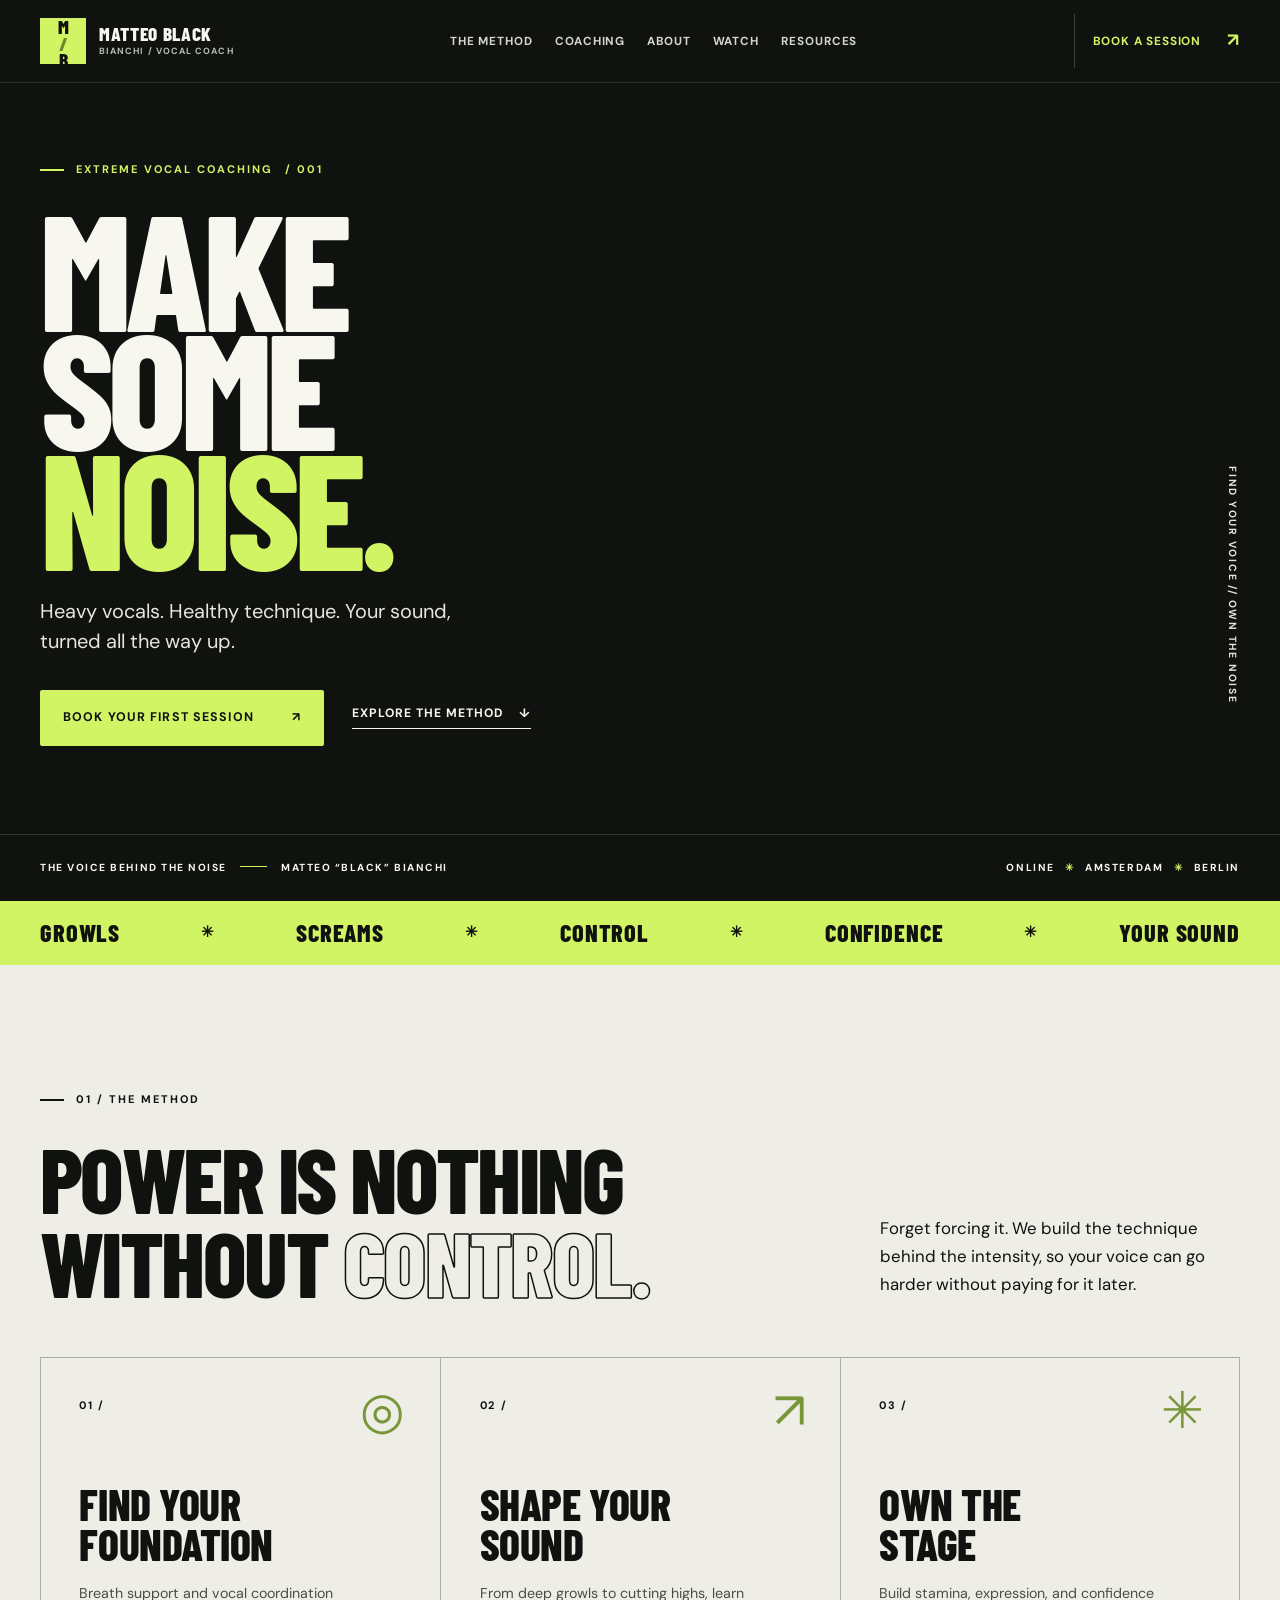
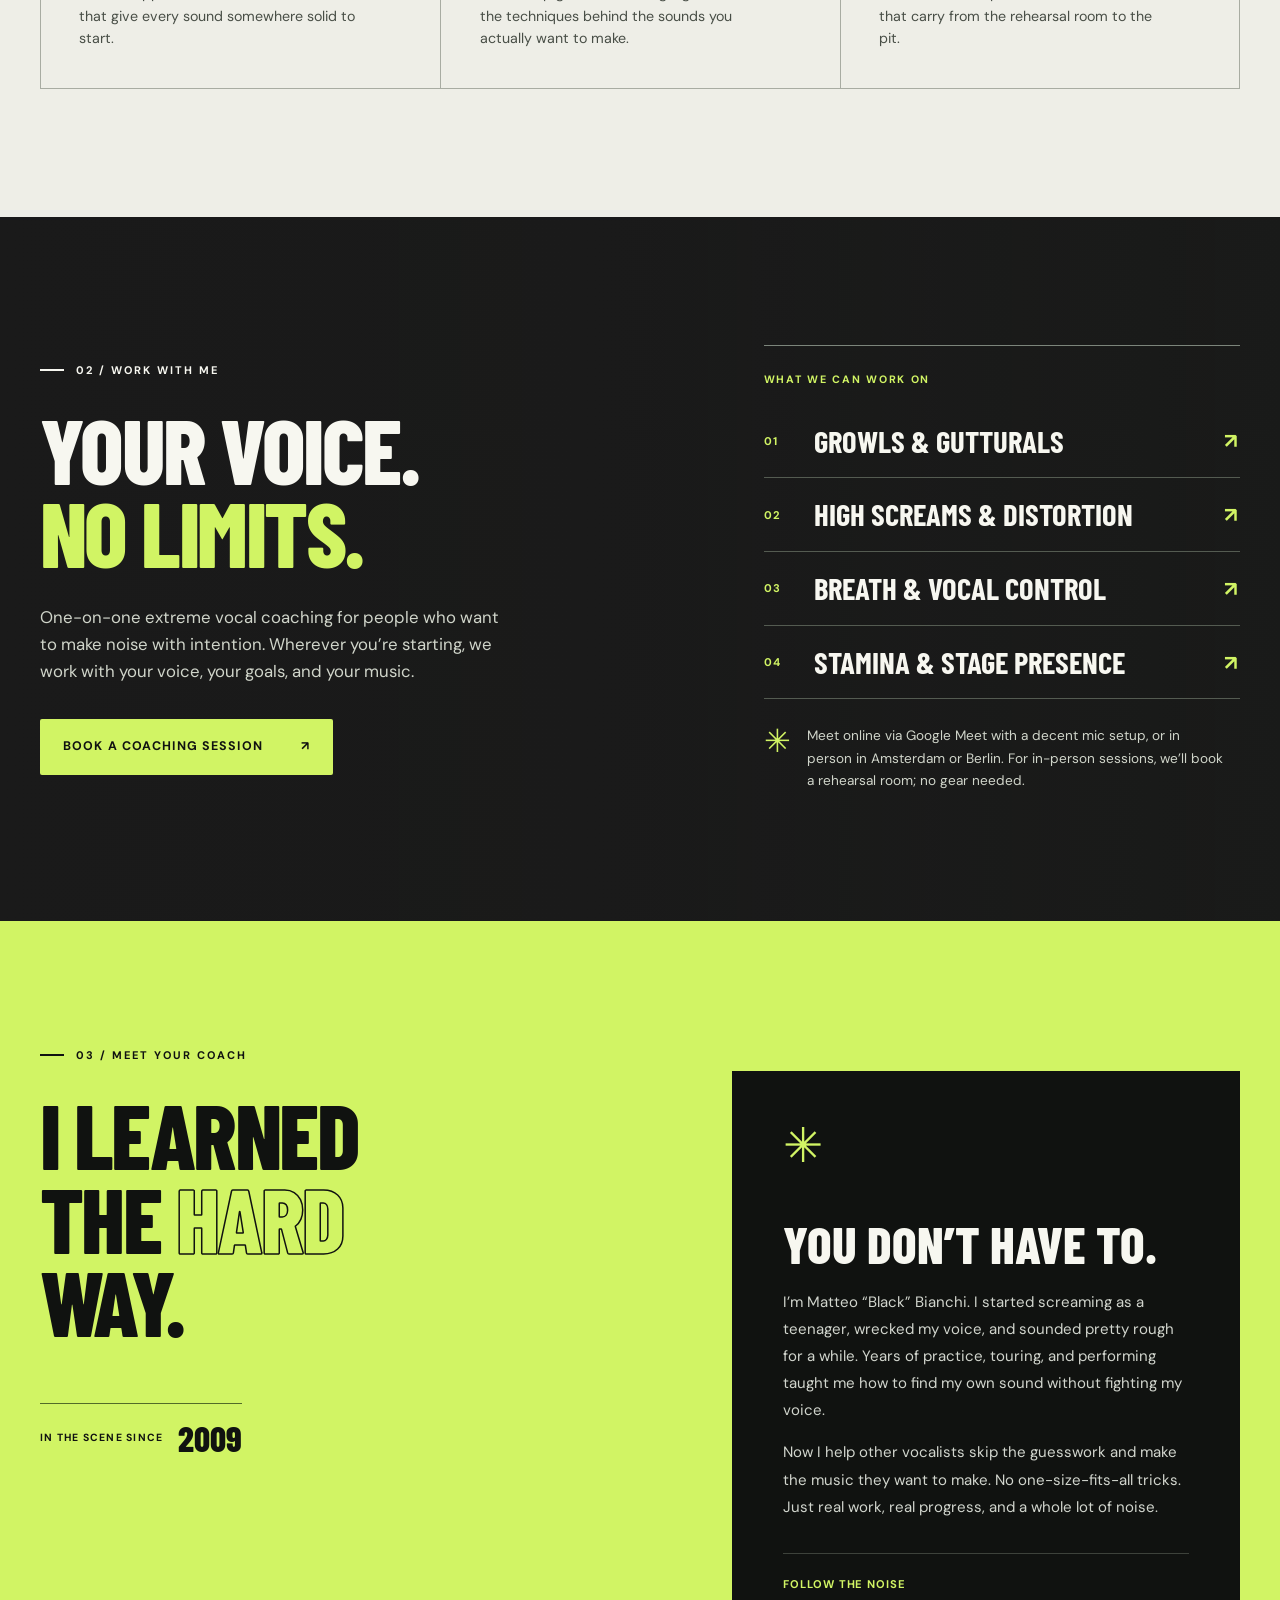
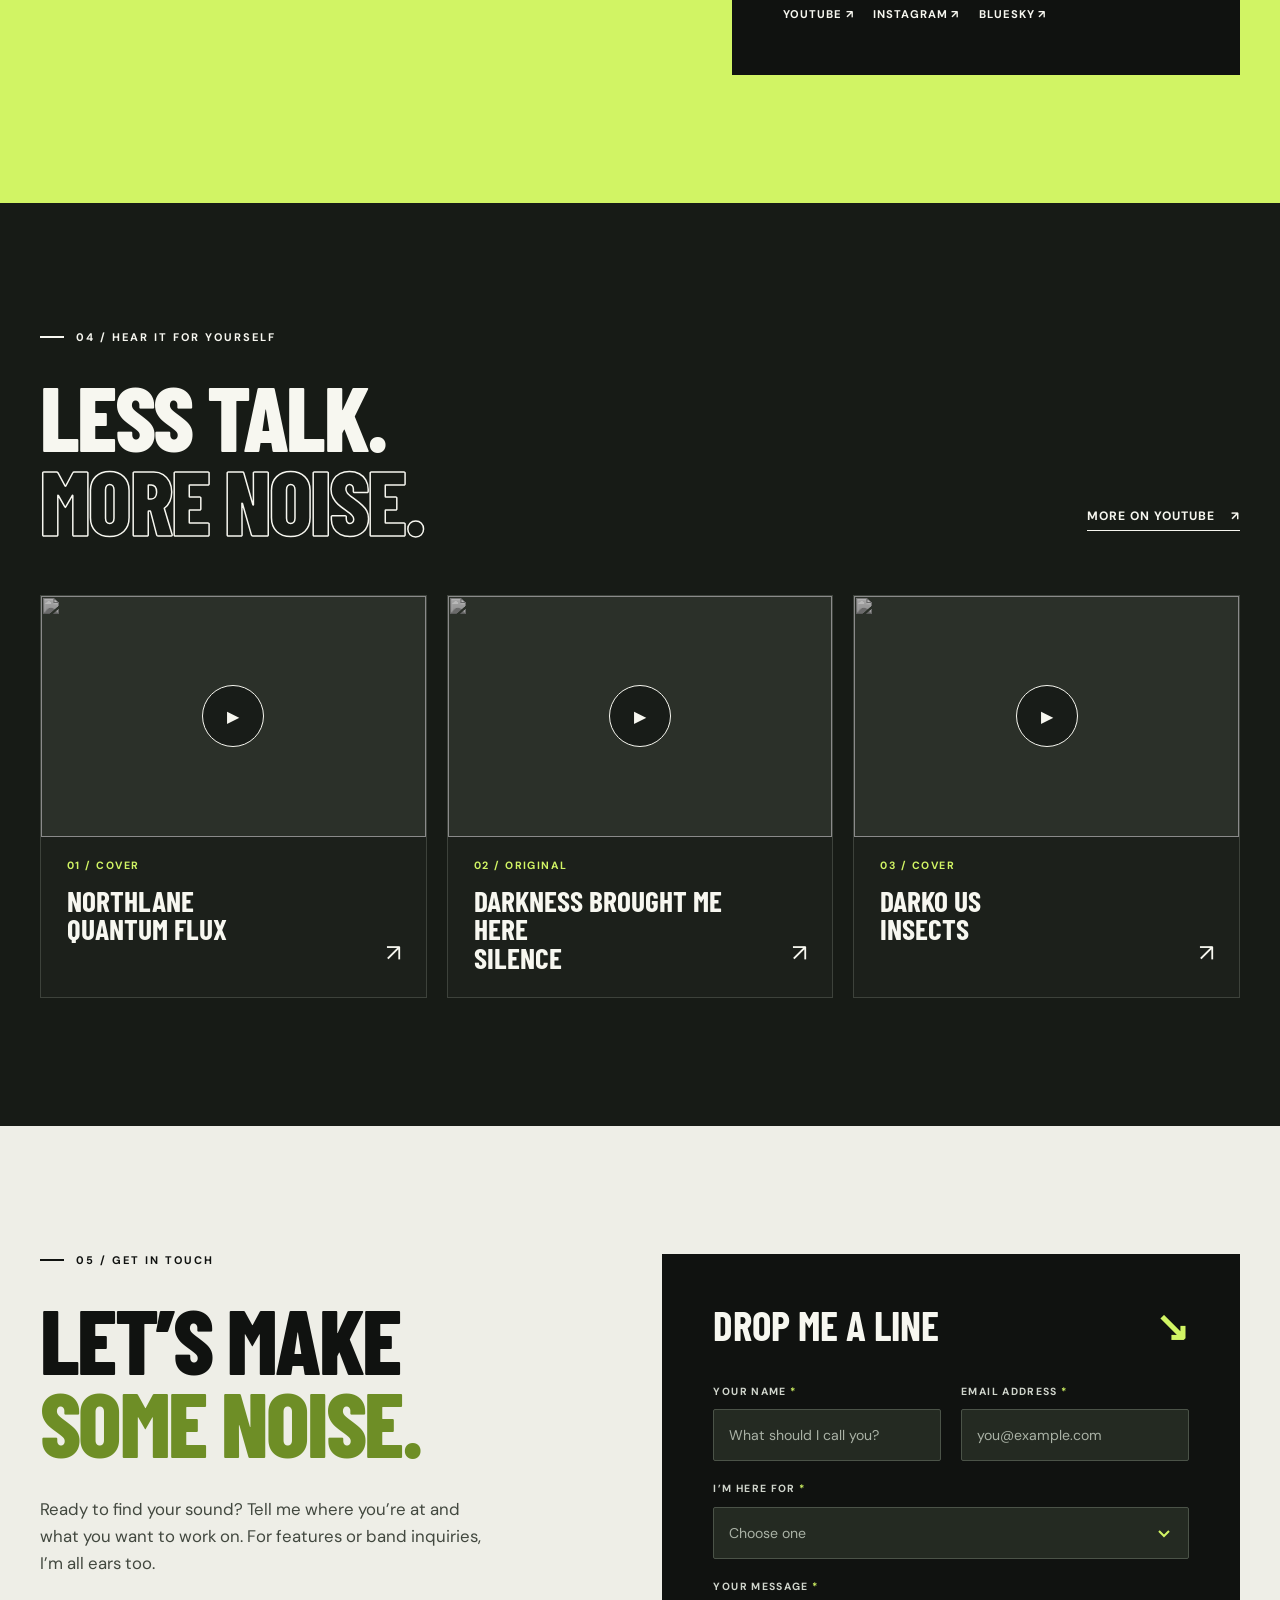
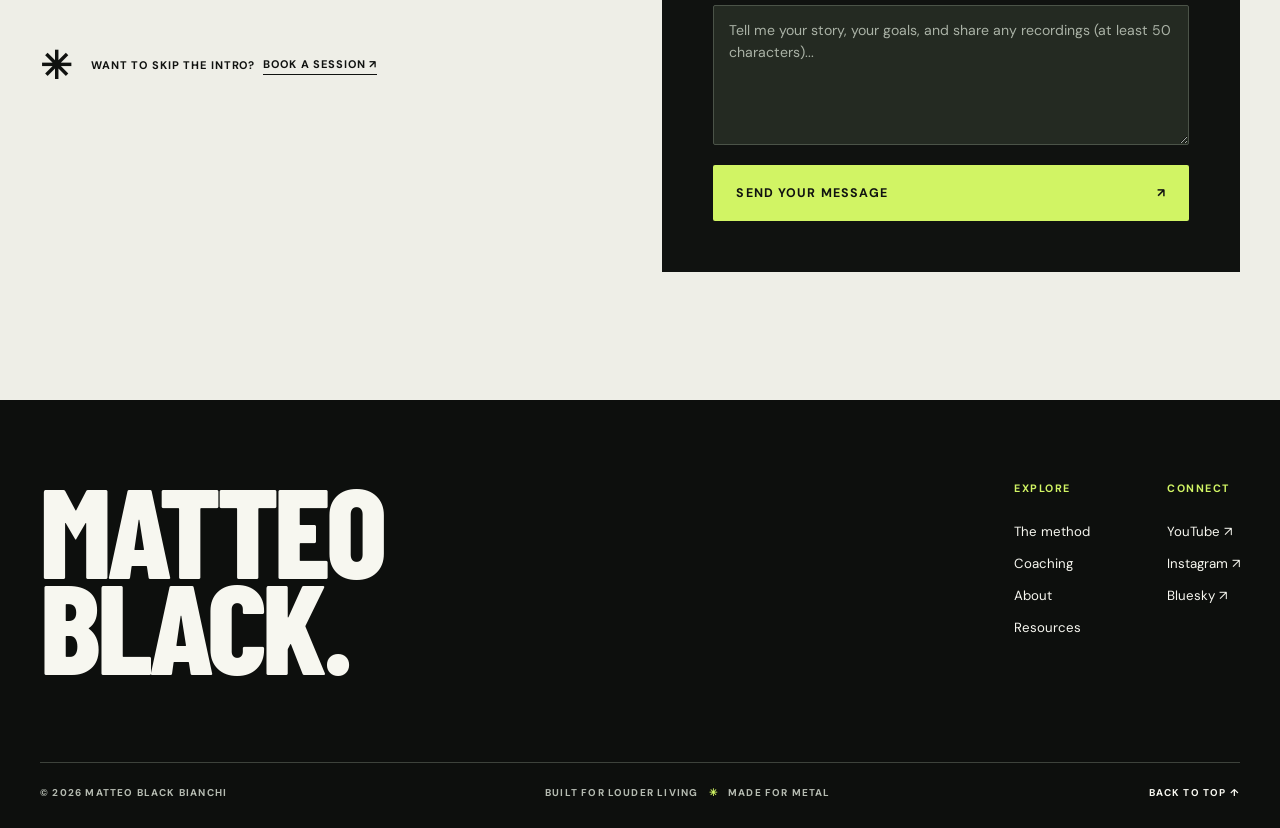
==== src/index.html @ 25158a59 "Redesign landing page for extreme vocal coaching Co-authored-by: mbianchidev <37507190+mbianchidev@u" ====
<!DOCTYPE html>
<html lang="en">
<head>
    <meta charset="UTF-8">
    <meta name="viewport" content="width=device-width, initial-scale=1.0">
    <meta name="description" content="Extreme vocal coaching with Matteo Black Bianchi. Find your sound with one-on-one metal vocal lessons online, in Amsterdam, or in Berlin.">
    <title>Matteo Black Bianchi | Extreme Vocal Coaching</title>
    <link rel="icon" href="data:image/svg+xml,<svg xmlns=%22http://www.w3.org/2000/svg%22 viewBox=%220 0 100 100%22><text y=%22.9em%22 font-size=%2290%22>🤘</text></svg>">
    <link rel="preconnect" href="https://fonts.googleapis.com">
    <link rel="preconnect" href="https://fonts.gstatic.com" crossorigin>
    <link href="https://fonts.googleapis.com/css2?family=Barlow+Condensed:wght@500;600;700;800;900&family=DM+Sans:wght@400;500;600;700&display=swap" rel="stylesheet">
    <link rel="stylesheet" href="styles.css">
    <script src="https://cdn.jsdelivr.net/npm/@emailjs/browser@3/dist/email.min.js" defer></script>
    <script src="shared.js" defer></script>
    <script src="scripts.js" defer></script>
</head>
<body>
    <a class="skip-link" href="#main">Skip to content</a>
    <nav class="main-nav" aria-label="Main navigation">
        <div class="container nav-inner">
            <a href="index.html" class="nav-logo" aria-label="Matteo Black Bianchi, home"><span class="brand-mark">M<span>/</span>B</span><span class="brand-name">MATTEO BLACK <small>BIANCHI / VOCAL COACH</small></span></a>
            <button class="mobile-menu-toggle" type="button" aria-label="Open menu" aria-expanded="false" aria-controls="site-nav"><span class="menu-label">Menu</span><span class="menu-icon"><span></span><span></span></span></button>
            <ul class="nav-links" id="site-nav">
                <li><a href="#approach">The method</a></li>
                <li><a href="#vocal-course">Coaching</a></li>
                <li><a href="#bio">About</a></li>
                <li><a href="#youtube">Watch</a></li>
                <li><a href="resources.html">Resources</a></li>
            </ul>
            <a class="nav-cta" href="https://cal.com/mbianchidev/vocal-coaching?overlayCalendar=true">Book a session <span aria-hidden="true">↗</span></a>
        </div>
    </nav>

    <main id="main">
        <header class="hero">
            <div class="hero-photo" aria-hidden="true"></div>
            <div class="container hero-inner">
                <div class="hero-copy">
                    <p class="eyebrow"><span class="eyebrow-line"></span> EXTREME VOCAL COACHING <span class="eyebrow-number">/ 001</span></p>
                    <h1>MAKE<br>SOME<br><em>NOISE.</em></h1>
                    <p class="hero-intro">Heavy vocals. Healthy technique. Your sound, turned all the way up.</p>
                    <div class="hero-actions">
                        <a class="btn btn-primary" href="https://cal.com/mbianchidev/vocal-coaching?overlayCalendar=true">Book your first session <span aria-hidden="true">↗</span></a>
                        <a class="text-link" href="#approach">Explore the method <span aria-hidden="true">↓</span></a>
                    </div>
                </div>
                <div class="hero-side-label" aria-hidden="true">FIND YOUR VOICE // OWN THE NOISE</div>
            </div>
            <div class="hero-bottom">
                <div class="container hero-bottom-inner">
                    <span>THE VOICE BEHIND THE NOISE <span class="rule"></span> MATTEO “BLACK” BIANCHI</span>
                    <span>ONLINE <span class="dot">✳</span> AMSTERDAM <span class="dot">✳</span> BERLIN</span>
                </div>
            </div>
        </header>

        <div class="signal-strip" aria-label="Training focus areas">
            <div class="container signal-inner"><span>GROWLS</span><span class="signal-star">✳</span><span>SCREAMS</span><span class="signal-star">✳</span><span>CONTROL</span><span class="signal-star">✳</span><span>CONFIDENCE</span><span class="signal-star">✳</span><span>YOUR SOUND</span></div>
        </div>

        <section class="approach-section section-pad" id="approach">
            <div class="container">
                <div class="section-heading approach-heading">
                    <div><p class="eyebrow"><span class="eyebrow-line"></span> 01 / THE METHOD</p><h2>POWER IS NOTHING<br>WITHOUT <span class="outline-text">CONTROL.</span></h2></div>
                    <p>Forget forcing it. We build the technique behind the intensity, so your voice can go harder without paying for it later.</p>
                </div>
                <div class="method-grid">
                    <article class="method-card"><span class="card-index">01 /</span><span class="method-symbol" aria-hidden="true">◎</span><h3>FIND YOUR<br>FOUNDATION</h3><p>Breath support and vocal coordination that give every sound somewhere solid to start.</p></article>
                    <article class="method-card"><span class="card-index">02 /</span><span class="method-symbol" aria-hidden="true">↗</span><h3>SHAPE YOUR<br>SOUND</h3><p>From deep growls to cutting highs, learn the techniques behind the sounds you actually want to make.</p></article>
                    <article class="method-card"><span class="card-index">03 /</span><span class="method-symbol" aria-hidden="true">✳</span><h3>OWN THE<br>STAGE</h3><p>Build stamina, expression, and confidence that carry from the rehearsal room to the pit.</p></article>
                </div>
            </div>
        </section>

        <section class="vocal-course section-pad" id="vocal-course">
            <div class="course-art" aria-hidden="true"></div>
            <div class="container course-layout">
                <div class="course-intro"><p class="eyebrow"><span class="eyebrow-line"></span> 02 / WORK WITH ME</p><h2>YOUR VOICE.<br><span>NO LIMITS.</span></h2><p>One-on-one extreme vocal coaching for people who want to make noise with intention. Wherever you’re starting, we work with your voice, your goals, and your music.</p><a class="btn btn-primary" href="https://cal.com/mbianchidev/vocal-coaching?overlayCalendar=true">Book a coaching session <span aria-hidden="true">↗</span></a></div>
                <div class="course-details">
                    <p class="detail-label">WHAT WE CAN WORK ON</p>
                    <ul class="course-features">
                        <li><span>01</span> Growls &amp; gutturals <span aria-hidden="true">↗</span></li>
                        <li><span>02</span> High screams &amp; distortion <span aria-hidden="true">↗</span></li>
                        <li><span>03</span> Breath &amp; vocal control <span aria-hidden="true">↗</span></li>
                        <li><span>04</span> Stamina &amp; stage presence <span aria-hidden="true">↗</span></li>
                    </ul>
                    <div class="session-note"><span class="asterisk" aria-hidden="true">✳</span><p>Meet online via Google Meet with a decent mic setup, or in person in Amsterdam or Berlin. For in-person sessions, we’ll book a rehearsal room; no gear needed.</p></div>
                </div>
            </div>
        </section>

        <section class="bio-section section-pad" id="bio">
            <div class="container bio-layout">
                <div class="bio-statement"><p class="eyebrow"><span class="eyebrow-line"></span> 03 / MEET YOUR COACH</p><h2>I LEARNED<br>THE <span class="outline-text">HARD</span><br>WAY.</h2><span class="since-mark">IN THE SCENE SINCE <strong>2009</strong></span></div>
                <div class="bio-story"><span class="bio-icon" aria-hidden="true">✳</span><h3>YOU DON’T HAVE TO.</h3><p>I’m Matteo “Black” Bianchi. I started screaming as a teenager, wrecked my voice, and sounded pretty rough for a while. Years of practice, touring, and performing taught me how to find my own sound without fighting my voice.</p><p>Now I help other vocalists skip the guesswork and make the music they want to make. No one-size-fits-all tricks. Just real work, real progress, and a whole lot of noise.</p><div class="bio-social"><span>FOLLOW THE NOISE</span><a href="https://www.youtube.com/@b143ck" target="_blank" rel="noopener noreferrer">YouTube ↗</a><a href="https://instagram.com/b143ck_" target="_blank" rel="noopener noreferrer">Instagram ↗</a><a href="https://mbianchidev.bsky.social" target="_blank" rel="noopener noreferrer">Bluesky ↗</a></div></div>
            </div>
        </section>

        <section class="youtube-section section-pad" id="youtube">
            <div class="container">
                <div class="section-heading video-heading"><div><p class="eyebrow"><span class="eyebrow-line"></span> 04 / HEAR IT FOR YOURSELF</p><h2>LESS TALK.<br><span class="outline-text">MORE NOISE.</span></h2></div><a class="text-link" href="https://www.youtube.com/@b143ck" target="_blank" rel="noopener noreferrer">More on YouTube <span aria-hidden="true">↗</span></a></div>
                <div class="video-grid">
                    <button class="video-card" type="button" data-video-id="Qod39zRvfns" data-video-title="Northlane - Quantum Flux (Cover)" aria-label="Play Northlane - Quantum Flux cover"><span class="video-image"><img src="https://img.youtube.com/vi/Qod39zRvfns/hqdefault.jpg" alt="" loading="lazy"><span class="video-play" aria-hidden="true">▶</span></span><span class="video-meta"><span>01 / COVER</span><strong>NORTHLANE<br>QUANTUM FLUX</strong><span class="video-arrow" aria-hidden="true">↗</span></span></button>
                    <button class="video-card" type="button" data-video-id="XBrvnVmkYJw" data-video-title="Darkness Brought Me Here - Silence" aria-label="Play Darkness Brought Me Here - Silence"><span class="video-image"><img src="https://img.youtube.com/vi/XBrvnVmkYJw/hqdefault.jpg" alt="" loading="lazy"><span class="video-play" aria-hidden="true">▶</span></span><span class="video-meta"><span>02 / ORIGINAL</span><strong>DARKNESS BROUGHT ME HERE<br>SILENCE</strong><span class="video-arrow" aria-hidden="true">↗</span></span></button>
                    <button class="video-card" type="button" data-video-id="mqukHybn6zg" data-video-title="Darko US - Insects (Cover)" aria-label="Play Darko US - Insects cover"><span class="video-image"><img src="https://img.youtube.com/vi/mqukHybn6zg/hqdefault.jpg" alt="" loading="lazy"><span class="video-play" aria-hidden="true">▶</span></span><span class="video-meta"><span>03 / COVER</span><strong>DARKO US<br>INSECTS</strong><span class="video-arrow" aria-hidden="true">↗</span></span></button>
                </div>
            </div>
        </section>

        <section class="booking-section section-pad" id="book-call">
            <div class="container booking-layout">
                <div class="booking-copy"><p class="eyebrow"><span class="eyebrow-line"></span> 05 / GET IN TOUCH</p><h2>LET’S MAKE<br><span>SOME NOISE.</span></h2><p>Ready to find your sound? Tell me where you’re at and what you want to work on. For features or band inquiries, I’m all ears too.</p><div class="booking-aside"><span class="asterisk" aria-hidden="true">✳</span> WANT TO SKIP THE INTRO? <a href="https://cal.com/mbianchidev/vocal-coaching?overlayCalendar=true">BOOK A SESSION ↗</a></div></div>
                <form id="booking-form" class="booking-form">
                    <p class="form-title">DROP ME A LINE <span aria-hidden="true">↘</span></p>
                    <div class="form-row"><div class="form-group"><label for="name">YOUR NAME <span aria-hidden="true">*</span></label><input type="text" id="name" name="name" placeholder="What should I call you?" autocomplete="name" required></div><div class="form-group"><label for="email">EMAIL ADDRESS <span aria-hidden="true">*</span></label><input type="email" id="email" name="email" placeholder="you@example.com" autocomplete="email" required></div></div>
                    <div class="form-group"><label for="request">I’M HERE FOR <span aria-hidden="true">*</span></label><select id="request" name="request" required><option value="" disabled selected>Choose one</option><option value="learn">Vocal coaching</option><option value="feature">A feature on a song</option><option value="band">A vocalist for my band</option></select></div>
                    <div class="form-group"><label for="message">YOUR MESSAGE <span aria-hidden="true">*</span></label><textarea id="message" name="message" placeholder="Tell me your story, your goals, and share any recordings (at least 50 characters)..." rows="5" minlength="50" required></textarea></div>
                    <button type="submit" class="btn btn-primary btn-submit">Send your message <span aria-hidden="true">↗</span></button>
                    <p class="form-status" id="form-status" role="status" aria-live="polite"></p>
                </form>
            </div>
        </section>
    </main>

    <footer class="site-footer">
        <div class="container">
            <div class="footer-top"><a href="index.html" class="footer-brand">MATTEO<br>BLACK.</a><div class="footer-links"><div><span>EXPLORE</span><a href="#approach">The method</a><a href="#vocal-course">Coaching</a><a href="#bio">About</a><a href="resources.html">Resources</a></div><div><span>CONNECT</span><a href="https://www.youtube.com/@b143ck" target="_blank" rel="noopener noreferrer">YouTube ↗</a><a href="https://instagram.com/b143ck_" target="_blank" rel="noopener noreferrer">Instagram ↗</a><a href="https://mbianchidev.bsky.social" target="_blank" rel="noopener noreferrer">Bluesky ↗</a></div></div></div>
            <div class="footer-bottom"><span>© <span id="current-year">2026</span> MATTEO BLACK BIANCHI</span><span>BUILT FOR LOUDER LIVING <span class="dot">✳</span> MADE FOR METAL</span><a href="#main">BACK TO TOP ↑</a></div>
        </div>
    </footer>
</body>
</html>
---- src/styles.css ----
:root {
    --ink: #101210;
    --panel: #1c201b;
    --line: #3d423b;
    --paper: #eeeee7;
    --white: #f7f7f0;
    --muted: #b6bcb2;
    --acid: #d1f464;
    --accent-gradient: linear-gradient(135deg, #d1f464, #b6df41);
    --primary-color: #d1f464;
    --text-color: #f7f7f0;
    --text-muted: #b6bcb2;
    --bg-color: #101210;
    --bg-alt-color: #1c201b;
    --card-bg: #1c201b;
    --border-radius: 2px;
    --transition-normal: .25s ease;
    --success-color: #d1f464;
    --danger-color: #713d3b;
    --danger-color-hover: #96534f;
    --pdf-viewer-bg: #fff;
}

*, *::before, *::after { box-sizing: border-box; }
html { scroll-behavior: smooth; }
body { margin: 0; background: var(--ink); color: var(--white); font: 400 1rem/1.6 'DM Sans', sans-serif; }
body.modal-open { overflow: hidden; }
button, input, select, textarea { font: inherit; }
button { cursor: pointer; }
a { color: inherit; text-decoration: none; }
img { display: block; max-width: 100%; }
h1, h2, h3, h4, p { margin-top: 0; }
h1, h2, h3, h4 { font-family: 'Barlow Condensed', Impact, sans-serif; line-height: .92; font-weight: 800; }
section { scroll-margin-top: 80px; }
:focus-visible { outline: 2px solid var(--acid); outline-offset: 4px; }
.container { width: min(100% - 80px, 1380px); margin-inline: auto; }
.visually-hidden, .skip-link:not(:focus) { position: absolute; width: 1px; height: 1px; padding: 0; margin: -1px; overflow: hidden; clip: rect(0,0,0,0); white-space: nowrap; border: 0; }
.skip-link:focus { position: fixed; top: 12px; left: 12px; padding: 12px 18px; background: var(--acid); color: var(--ink); z-index: 10000; }
.section-pad { padding: clamp(90px, 10vw, 150px) 0; }
.eyebrow { display: flex; align-items: center; gap: 12px; margin: 0 0 30px; font-size: .69rem; line-height: 1.2; font-weight: 700; letter-spacing: .18em; }
.eyebrow-line { width: 24px; height: 2px; flex: none; background: currentColor; }
.eyebrow-number { color: var(--acid); }
.outline-text { color: transparent; -webkit-text-stroke: 1.5px currentColor; }
.btn { display: inline-flex; justify-content: space-between; align-items: center; gap: 38px; min-height: 56px; border: 1px solid transparent; border-radius: 2px; padding: 14px 22px; font-size: .78rem; font-weight: 700; line-height: 1.2; letter-spacing: .09em; text-transform: uppercase; text-align: left; transition: background var(--transition-normal), color var(--transition-normal), transform var(--transition-normal), border-color var(--transition-normal); }
.btn:hover { transform: translateY(-2px); }
.btn-primary, .btn-submit, .btn-view { background: var(--acid); color: var(--ink); }
.btn-primary:hover, .btn-submit:hover, .btn-view:hover { background: var(--white); color: var(--ink); }
.text-link { display: inline-flex; align-items: center; gap: 16px; border-bottom: 1px solid currentColor; padding-bottom: 7px; font-size: .76rem; font-weight: 700; line-height: 1.2; letter-spacing: .08em; text-transform: uppercase; transition: color var(--transition-normal); }
.text-link:hover { color: var(--acid); }

/* Navigation */
.main-nav { position: relative; z-index: 100; background: var(--ink); border-bottom: 1px solid #2a3029; }
.nav-inner { min-height: 82px; display: flex; align-items: center; gap: 34px; }
.nav-logo { flex: none; display: flex; align-items: center; gap: 13px; color: var(--white); }
.brand-mark { display: grid; place-items: center; width: 46px; height: 46px; background: var(--acid); color: var(--ink); font: 800 1.22rem/.85 'Barlow Condensed', Impact, sans-serif; letter-spacing: -.08em; }
.brand-mark span { color: #6a872b; }
.brand-name { font: 800 1.2rem/.9 'Barlow Condensed', Impact, sans-serif; letter-spacing: .035em; }
.brand-name small { display: block; margin-top: 5px; color: var(--muted); font: 700 .56rem/1.1 'DM Sans', sans-serif; letter-spacing: .12em; }
.nav-links { display: flex; align-items: center; justify-content: center; gap: clamp(12px, 1.7vw, 30px); flex: 1; list-style: none; margin: 0; padding: 0; }
.nav-links a { display: block; padding: 10px 0; color: #d4d7ce; font-size: .73rem; font-weight: 700; letter-spacing: .08em; text-transform: uppercase; transition: color var(--transition-normal); }
.nav-links a:hover, .nav-links a.active { color: var(--acid); }
.nav-cta { flex: none; display: inline-flex; align-items: center; gap: 26px; padding: 12px 0 12px 18px; border-left: 1px solid var(--line); color: var(--acid); font-size: .74rem; font-weight: 700; letter-spacing: .07em; text-transform: uppercase; transition: color var(--transition-normal); }
.nav-cta:hover { color: var(--white); }
.nav-cta span { font-size: 1.15rem; }
.mobile-menu-toggle { display: none; }

/* Home */
.hero { position: relative; display: flex; flex-direction: column; min-height: min(840px, calc(100svh - 82px)); background: #101210; overflow: hidden; }
.hero-photo { position: absolute; inset: 0 0 0 38%; background: url('https://raw.githubusercontent.com/mbianchidev/mbianchidev/refs/heads/master/images/metal_propic.jpg') center 37% / cover no-repeat; filter: grayscale(1) contrast(1.18) brightness(.8); }
.hero::after { content: ''; position: absolute; inset: 0; pointer-events: none; background: linear-gradient(90deg, #101210 0%, #101210 30%, rgba(16,18,16,.85) 47%, rgba(16,18,16,.10) 77%), linear-gradient(0deg, rgba(16,18,16,.62), transparent 36%); }
.hero-inner { position: relative; z-index: 1; flex: 1; display: flex; align-items: center; min-height: 590px; padding-block: 72px 80px; }
.hero-copy { max-width: 790px; }
.hero .eyebrow { color: var(--acid); }
.hero h1 { margin: 0 0 30px; font-size: clamp(6.6rem, 12.8vw, 12.5rem); line-height: .73; letter-spacing: -.035em; }
.hero h1 em { color: var(--acid); font-style: normal; }
.hero-intro { max-width: 460px; margin: 0 0 34px; color: #e5e7df; font-size: clamp(1rem, 1.6vw, 1.25rem); line-height: 1.5; }
.hero-actions { display: flex; align-items: center; flex-wrap: wrap; gap: 28px; }
.hero-side-label { position: absolute; right: 0; bottom: 130px; color: #e4e4d9; font-size: .65rem; font-weight: 700; letter-spacing: .17em; writing-mode: vertical-rl; }
.hero-bottom { position: relative; z-index: 1; border-top: 1px solid #636a6070; background: #101210b8; }
.hero-bottom-inner { display: flex; justify-content: space-between; align-items: center; gap: 20px; min-height: 66px; font-size: .64rem; font-weight: 700; letter-spacing: .15em; }
.hero-bottom .rule { display: inline-block; width: 27px; height: 1px; margin: 0 10px 4px; background: var(--acid); }
.dot { color: var(--acid); padding-inline: 7px; }
.signal-strip { background: var(--acid); color: var(--ink); overflow: hidden; }
.signal-inner { display: flex; justify-content: space-between; align-items: center; gap: 18px; min-height: 64px; font: 800 clamp(1rem, 1.9vw, 1.55rem)/1 'Barlow Condensed', Impact, sans-serif; letter-spacing: .035em; white-space: nowrap; }
.signal-star { font-family: 'DM Sans', sans-serif; font-size: .95rem; }
.section-heading { display: flex; justify-content: space-between; align-items: end; gap: 65px; margin-bottom: 54px; }
.section-heading h2, .course-intro h2, .bio-statement h2, .booking-copy h2 { margin: 0; font-size: clamp(4.5rem, 7.1vw, 8rem); letter-spacing: -.028em; }
.section-heading > p { max-width: 360px; margin: 0 0 5px; font-size: 1.05rem; line-height: 1.65; }
.approach-section { background: var(--paper); color: var(--ink); }
.approach-section .outline-text { -webkit-text-stroke-color: var(--ink); }
.method-grid { display: grid; grid-template-columns: repeat(3, 1fr); border: 1px solid #a8aca2; }
.method-card { position: relative; display: flex; flex-direction: column; min-height: 330px; padding: clamp(24px, 3vw, 42px); }
.method-card + .method-card { border-left: 1px solid #a8aca2; }
.card-index { font-size: .68rem; font-weight: 700; letter-spacing: .15em; }
.method-symbol { position: absolute; right: 35px; top: 27px; color: #799638; font-size: 3.2rem; line-height: 1; }
.method-card h3 { margin: auto 0 18px; font-size: clamp(2.2rem, 3.4vw, 3.7rem); letter-spacing: -.01em; }
.method-card p { max-width: 285px; margin: 0; color: #484e46; font-size: .89rem; line-height: 1.6; }
.vocal-course { position: relative; isolation: isolate; overflow: hidden; background: #171b16; }
.course-art { position: absolute; inset: 0; z-index: -1; background: linear-gradient(90deg, #171b16 0%, rgba(23,27,22,.96) 48%, rgba(23,27,22,.78) 100%), url('https://cdn.pixabay.com/photo/2016/11/23/15/48/audience-1853662_1280.jpg') center/cover; opacity: 1; filter: grayscale(1); }
.course-layout { display: grid; grid-template-columns: 1fr .8fr; align-items: center; gap: clamp(60px, 10vw, 160px); }
.course-intro h2 { margin-bottom: 30px; }
.course-intro h2 span { color: var(--acid); }
.course-intro > p:not(.eyebrow) { max-width: 470px; margin: 0 0 34px; color: #d0d5ca; font-size: 1.05rem; }
.course-details { border-top: 1px solid #7c857b; }
.detail-label { margin: 25px 0 16px; color: var(--acid); font-size: .67rem; font-weight: 700; letter-spacing: .16em; }
.course-features { list-style: none; padding: 0; margin: 0; }
.course-features li { display: grid; grid-template-columns: 38px 1fr 18px; align-items: center; gap: 12px; padding: 21px 0; border-bottom: 1px solid #545b51; font: 700 clamp(1.35rem, 2.4vw, 2.3rem)/1 'Barlow Condensed', Impact, sans-serif; text-transform: uppercase; }
.course-features li span { color: var(--acid); font: 700 .7rem 'DM Sans', sans-serif; letter-spacing: .1em; }
.course-features li span:last-child { font-size: 1.3rem; text-align: right; }
.session-note { display: flex; gap: 16px; margin-top: 26px; }
.session-note .asterisk { color: var(--acid); font-size: 2rem; line-height: 1; }
.session-note p { max-width: 420px; margin: 0; color: #d0d5ca; font-size: .85rem; line-height: 1.65; }
.bio-section { background: var(--acid); color: var(--ink); }
.bio-layout { display: grid; grid-template-columns: 1fr .9fr; gap: clamp(60px, 10vw, 150px); align-items: start; }
.bio-statement h2 { margin-bottom: 60px; }
.bio-section .outline-text { -webkit-text-stroke-color: var(--ink); }
.since-mark { display: inline-flex; align-items: center; gap: 15px; border-top: 1px solid #526b28; padding-top: 20px; font-size: .65rem; font-weight: 700; letter-spacing: .12em; }
.since-mark strong { font: 800 2.2rem/.8 'Barlow Condensed', Impact, sans-serif; letter-spacing: 0; }
.bio-story { position: relative; margin-top: 22px; padding: clamp(30px, 4vw, 60px); background: var(--ink); color: var(--white); }
.bio-icon { display: block; color: var(--acid); font-size: 3rem; line-height: 1; }
.bio-story h3 { margin: 50px 0 22px; font-size: clamp(2.5rem, 4vw, 4rem); }
.bio-story p { color: #d1d5cd; font-size: .94rem; line-height: 1.8; }
.bio-social { display: flex; flex-wrap: wrap; gap: 12px 20px; border-top: 1px solid var(--line); margin-top: 32px; padding-top: 22px; font-size: .7rem; font-weight: 700; text-transform: uppercase; letter-spacing: .08em; }
.bio-social span { flex: 0 0 100%; color: var(--acid); }
.bio-social a:hover { color: var(--acid); }
.youtube-section { background: #171b16; }
.youtube-section .outline-text { -webkit-text-stroke-color: var(--white); }
.video-heading .text-link { margin-bottom: 10px; }
.video-grid { display: grid; grid-template-columns: repeat(3, minmax(0, 1fr)); gap: 20px; }
.video-card { display: block; min-width: 0; padding: 0; border: 1px solid var(--line); border-radius: 0; background: var(--panel); color: var(--white); text-align: left; transition: border-color var(--transition-normal), transform var(--transition-normal); }
.video-card:hover { border-color: var(--acid); transform: translateY(-4px); }
.video-image { position: relative; display: block; overflow: hidden; aspect-ratio: 16/10; background: #2b3029; }
.video-image img { width: 100%; height: 100%; object-fit: cover; filter: grayscale(1) brightness(.72); transition: filter var(--transition-normal), transform var(--transition-normal); }
.video-card:hover img { filter: grayscale(.2) brightness(.9); transform: scale(1.04); }
.video-play { position: absolute; left: 50%; top: 50%; display: grid; place-items: center; width: 62px; height: 62px; border: 1px solid var(--white); border-radius: 50%; background: #101210aa; font-size: 1rem; transform: translate(-50%, -50%); }
.video-card:hover .video-play { background: var(--acid); border-color: var(--acid); color: var(--ink); }
.video-meta { position: relative; display: flex; flex-direction: column; gap: 15px; min-height: 160px; padding: 22px 26px; }
.video-meta > span:first-child { color: var(--acid); font: 700 .66rem 'DM Sans', sans-serif; letter-spacing: .14em; }
.video-meta strong { max-width: 85%; font: 700 clamp(1.5rem, 2.3vw, 2.5rem)/.98 'Barlow Condensed', Impact, sans-serif; }
.video-arrow { position: absolute; right: 25px; bottom: 24px; font-size: 1.5rem; }
.booking-section { background: var(--paper); color: var(--ink); }
.booking-layout { display: grid; grid-template-columns: .9fr 1fr; align-items: start; gap: clamp(55px, 8vw, 130px); }
.booking-copy h2 { margin-bottom: 32px; }
.booking-copy h2 span { color: #6e8e26; }
.booking-copy > p:not(.eyebrow) { max-width: 450px; color: #42483f; font-size: 1.05rem; }
.booking-aside { display: flex; align-items: center; flex-wrap: wrap; gap: 8px; margin-top: 70px; font-size: .69rem; font-weight: 700; letter-spacing: .08em; }
.booking-aside .asterisk { margin-right: 10px; font-size: 2.4rem; line-height: 1; }
.booking-aside a { border-bottom: 1px solid; }
.booking-form { background: var(--ink); color: var(--white); padding: clamp(28px, 4vw, 55px); }
.form-title { display: flex; justify-content: space-between; align-items: center; margin-bottom: 38px; font: 700 clamp(2rem, 3.2vw, 3rem)/1 'Barlow Condensed', Impact, sans-serif; }
.form-title span { color: var(--acid); }
.form-row { display: grid; grid-template-columns: repeat(2, minmax(0, 1fr)); gap: 20px; }
.form-group { margin-bottom: 20px; }
.form-group label { display: block; margin-bottom: 9px; color: #d0d5cc; font-size: .65rem; font-weight: 700; letter-spacing: .13em; }
.form-group label span { color: var(--acid); }
.booking-form input, .booking-form select, .booking-form textarea, .password-form input, .admin-form input, .admin-form textarea { display: block; width: 100%; min-height: 52px; padding: 13px 15px; border: 1px solid #4b5348; border-radius: 2px; background: #242a22; color: var(--white); font-size: .88rem; outline: none; }
.booking-form textarea, .admin-form textarea { resize: vertical; }
.booking-form input:focus, .booking-form select:focus, .booking-form textarea:focus, .password-form input:focus, .admin-form input:focus, .admin-form textarea:focus { border-color: var(--acid); outline: 2px solid var(--acid); outline-offset: 1px; }
.booking-form input::placeholder, .booking-form textarea::placeholder, .password-form input::placeholder, .admin-form input::placeholder, .admin-form textarea::placeholder { color: #aab2a6; opacity: 1; }
.booking-form select { appearance: none; background: #242a22 url("data:image/svg+xml,%3Csvg xmlns='http://www.w3.org/2000/svg' width='16' height='16' viewBox='0 0 16 16'%3E%3Cpath fill='none' stroke='%23d1f464' stroke-width='2' d='m3 6 5 5 5-5'/%3E%3C/svg%3E") no-repeat right 16px center; }
.booking-form select:invalid { color: #aab2a6; }
.booking-form option { color: var(--white); }
.btn-submit { width: 100%; }
.btn:disabled { opacity: .65; cursor: wait; transform: none; }
.form-status { margin: 15px 0 0; font-size: .84rem; }
.form-status:empty { display: none; }
.form-status.error { color: #ffaaa2; }

/* Footer */
.site-footer, footer { background: #0d0f0d; color: var(--white); }
.site-footer { padding: 80px 0 0; }
.footer-top { display: flex; justify-content: space-between; gap: 40px; padding-bottom: 90px; }
.footer-brand { font: 800 clamp(5rem, 10vw, 10rem)/.75 'Barlow Condensed', Impact, sans-serif; letter-spacing: -.035em; }
.footer-brand:hover { color: var(--acid); }
.footer-links { display: flex; gap: clamp(50px, 6vw, 100px); }
.footer-links div { display: flex; flex-direction: column; align-items: flex-start; gap: 11px; }
.footer-links span { margin-bottom: 12px; color: var(--acid); font-size: .67rem; font-weight: 700; letter-spacing: .14em; }
.footer-links a { font-size: .83rem; }
.footer-links a:hover, .footer-bottom a:hover { color: var(--acid); }
.footer-bottom { display: flex; justify-content: space-between; gap: 20px; border-top: 1px solid var(--line); padding: 22px 0 27px; color: var(--muted); font-size: .62rem; font-weight: 700; letter-spacing: .12em; }
.footer-bottom a { color: var(--white); }

/* Resources, admin and calendar */
.page-hero { position: relative; overflow: hidden; padding: 100px 0 95px; background: radial-gradient(circle at 85% 45%, #303a25, transparent 35%), var(--ink); border-bottom: 1px solid var(--line); }
.page-hero::after { content: '✳'; position: absolute; right: 8%; bottom: -130px; color: #d1f46413; font: 800 370px/1 'DM Sans', sans-serif; pointer-events: none; }
.page-hero .container { position: relative; z-index: 1; }
.page-hero .eyebrow { color: var(--acid); }
.page-hero h1 { margin: 0 0 15px; font-size: clamp(5rem, 10vw, 10rem); letter-spacing: -.03em; }
.page-hero p:last-child { max-width: 590px; margin: 0; color: var(--muted); }
.resources-section, .admin-section { min-height: 55vh; padding: 90px 0 110px; background: var(--ink); }
.password-form-container, .admin-form-container { max-width: 540px; margin: 0 auto; padding: clamp(30px, 5vw, 55px); background: var(--panel); border: 1px solid var(--line); }
.password-form-container h2, .admin-form-container h2, .content-header h2 { margin: 0 0 16px; font-size: clamp(2.5rem, 4vw, 4rem); }
.password-form-container > p, .admin-form-container > p, .admin-panel p { color: var(--muted); font-size: .93rem; }
.password-form, .admin-form { margin-top: 28px; }
.password-form label, .admin-form label:not(.file-upload-label) { display: block; margin-bottom: 9px; color: var(--muted); font-size: .7rem; font-weight: 700; text-transform: uppercase; letter-spacing: .12em; }
.password-form .btn, .admin-form .btn { width: 100%; justify-content: center; }
.error-message { margin-top: 15px; color: #ffaaa2; }
.success-message { margin-top: 15px; color: var(--acid); }
.content-header { display: flex; justify-content: space-between; align-items: center; gap: 20px; margin-bottom: 35px; }
.content-header h2 { margin-bottom: 0; }
.btn-logout, .btn-delete { background: var(--danger-color); color: var(--white); }
.btn-logout:hover, .btn-delete:hover { background: var(--danger-color-hover); }
.resources-list { display: grid; gap: 16px; }
.resource-card { display: flex; align-items: center; gap: 20px; padding: 25px; background: var(--panel); border: 1px solid var(--line); }
.resource-icon { display: grid; place-items: center; flex: none; width: 60px; height: 60px; background: var(--acid); color: var(--ink); font-size: 1.5rem; }
.resource-info { flex: 1; min-width: 0; overflow-wrap: anywhere; }
.resource-info h4 { margin: 0 0 8px; font-size: 1.6rem; }
.resource-info p { margin: 0 0 8px; color: var(--muted); }
.resource-date, .resource-file { display: block; color: var(--muted); font-size: .8rem; }
.resource-actions { flex: none; }
.no-resources { margin: 0; padding: 40px; background: var(--panel); border: 1px dashed var(--line); color: var(--muted); text-align: center; }
.admin-panel { margin-bottom: 22px; padding: clamp(25px, 4vw, 45px); background: var(--panel); border: 1px solid var(--line); }
.admin-panel h3 { margin: 0 0 15px; color: var(--acid); font-size: 2.4rem; }
.admin-panel h3 i { font-size: 1.3rem; vertical-align: middle; }
.admin-panel .admin-form { max-width: 550px; }
.file-upload-label { display: flex; justify-content: center; align-items: center; gap: 10px; padding: 20px; border: 1px dashed #818b78; color: var(--white); cursor: pointer; }
.file-upload-label:hover { border-color: var(--acid); }
.file-upload-label:focus-within { outline: 2px solid var(--acid); outline-offset: 3px; }
.file-upload-label input[type="file"] { position: absolute; width: 1px; height: 1px; opacity: 0; }
.file-name { display: block; margin-top: 10px; color: var(--muted); font-size: .8rem; }
.calendar-section { padding: 50px 0 90px; }
.calendar-frame { min-height: 700px; background: var(--panel); border: 1px solid var(--line); }

/* Media dialogs */
.video-modal, .pdf-modal { position: fixed; inset: 0; z-index: 1000; display: grid; place-items: center; padding: 55px 20px 20px; background: #080a08ed; }
.modal-content { position: relative; width: min(100%, 1000px); aspect-ratio: 16/9; background: #000; border: 1px solid var(--line); }
.modal-content iframe { display: block; width: 100%; height: 100%; border: 0; }
.modal-close { position: absolute; top: -46px; right: 0; display: grid; place-items: center; width: 40px; height: 40px; border: 0; background: var(--acid); color: var(--ink); font-size: 1.5rem; line-height: 1; }
.modal-close:hover { background: var(--white); }
.pdf-modal-content { position: relative; display: flex; flex-direction: column; width: min(100%, 900px); height: 80vh; padding: 20px; background: var(--panel); border: 1px solid var(--line); }
.pdf-title { margin: 0 0 15px; font-size: 2rem; }
.pdf-viewer { flex: 1; width: 100%; border: 0; background: var(--pdf-viewer-bg); }
.download-btn { align-self: center; margin-top: 15px; }

@media (max-width: 1100px) {
    .container { width: min(100% - 48px, 1380px); }
    .nav-inner { gap: 20px; }
    .nav-cta { display: none; }
    .nav-links { justify-content: flex-end; }
    .hero h1 { font-size: clamp(6rem, 15vw, 10rem); }
    .hero-photo { left: 31%; }
    .course-layout, .bio-layout, .booking-layout { gap: 50px; }
}
@media (max-width: 760px) {
    .container { width: min(100% - 36px, 1380px); }
    .section-pad { padding: 80px 0; }
    .nav-inner { min-height: 70px; justify-content: space-between; }
    .brand-mark { width: 42px; height: 42px; }
    .mobile-menu-toggle { display: flex; align-items: center; gap: 11px; order: 2; padding: 12px 0 12px 12px; border: 0; background: transparent; color: var(--white); font-size: .73rem; font-weight: 700; letter-spacing: .1em; text-transform: uppercase; }
    .menu-icon { display: flex; flex-direction: column; gap: 5px; width: 21px; }
    .menu-icon span { width: 100%; height: 2px; background: var(--acid); transition: transform var(--transition-normal); }
    .mobile-menu-toggle[aria-expanded="true"] .menu-icon span:first-child { transform: translateY(3.5px) rotate(45deg); }
    .mobile-menu-toggle[aria-expanded="true"] .menu-icon span:last-child { transform: translateY(-3.5px) rotate(-45deg); }
    .nav-links { display: none; position: absolute; top: 100%; left: 0; right: 0; flex-direction: column; align-items: stretch; gap: 0; background: var(--ink); border-bottom: 1px solid var(--line); padding: 10px 18px 20px; }
    .nav-links.active { display: flex; }
    .nav-links li + li { border-top: 1px solid var(--line); }
    .nav-links a { padding: 16px 0; font-size: .88rem; }
    .hero { min-height: 720px; }
    .hero-photo { inset: 0 0 0 8%; background-position: 55% center; filter: grayscale(1) contrast(1.12) brightness(.62); }
    .hero::after { background: linear-gradient(90deg, #101210e8, #10121030 100%), linear-gradient(0deg, #101210c7, transparent 72%); }
    .hero-inner { min-height: 620px; padding-block: 70px; align-items: flex-end; }
    .hero h1 { font-size: clamp(6rem, 20vw, 10rem); }
    .hero-intro { max-width: 340px; }
    .hero-side-label { display: none; }
    .hero-bottom-inner { justify-content: center; min-height: 60px; text-align: center; }
    .hero-bottom-inner span:last-child { display: none; }
    .signal-inner { min-height: 56px; justify-content: flex-start; gap: 22px; overflow: hidden; }
    .signal-inner > :nth-child(n+6) { display: none; }
    .section-heading, .course-layout, .bio-layout, .booking-layout { display: grid; grid-template-columns: 1fr; gap: 30px; }
    .section-heading { margin-bottom: 38px; }
    .section-heading h2, .course-intro h2, .bio-statement h2, .booking-copy h2 { font-size: clamp(4.2rem, 13vw, 7rem); }
    .method-grid { grid-template-columns: 1fr; }
    .method-card { min-height: 255px; padding: 28px; }
    .method-card + .method-card { border-left: 0; border-top: 1px solid #a8aca2; }
    .method-card h3 { font-size: 3rem; }
    .course-layout, .bio-layout, .booking-layout { gap: 55px; }
    .bio-statement h2 { margin-bottom: 30px; }
    .bio-story { margin-top: 0; }
    .video-grid { grid-template-columns: repeat(2, minmax(0, 1fr)); }
    .booking-aside { margin-top: 32px; }
    .footer-top { flex-direction: column; gap: 60px; }
    .footer-bottom { flex-wrap: wrap; }
    .page-hero { padding: 75px 0; }
    .resources-section, .admin-section { padding: 60px 0 80px; }
}
@media (max-width: 520px) {
    .hero { min-height: 660px; }
    .hero-inner { min-height: 590px; }
    .hero h1 { font-size: clamp(5.6rem, 22vw, 8rem); }
    .hero-actions { align-items: flex-start; flex-direction: column; gap: 20px; }
    .hero .btn { width: 100%; }
    .hero-bottom-inner { font-size: .54rem; }
    .signal-inner { font-size: 1.15rem; }
    .signal-inner > :nth-child(n+5) { display: none; }
    .section-heading h2, .course-intro h2, .bio-statement h2, .booking-copy h2 { font-size: clamp(3.5rem, 13.5vw, 5.6rem); }
    .form-row, .video-grid { grid-template-columns: 1fr; }
    .video-meta { min-height: 130px; }
    .footer-brand { font-size: 6rem; }
    .footer-links { gap: 40px; }
    .footer-bottom { flex-direction: column; }
    .resource-card, .content-header { flex-direction: column; align-items: flex-start; }
    .resource-actions { align-self: stretch; }
    .resource-actions .btn { width: 100%; }
    .page-hero h1 { font-size: clamp(4.4rem, 17vw, 7rem); }
}
@media (prefers-reduced-motion: reduce) {
    html { scroll-behavior: auto; }
    *, *::before, *::after { transition-duration: .01ms !important; animation-duration: .01ms !important; }
}
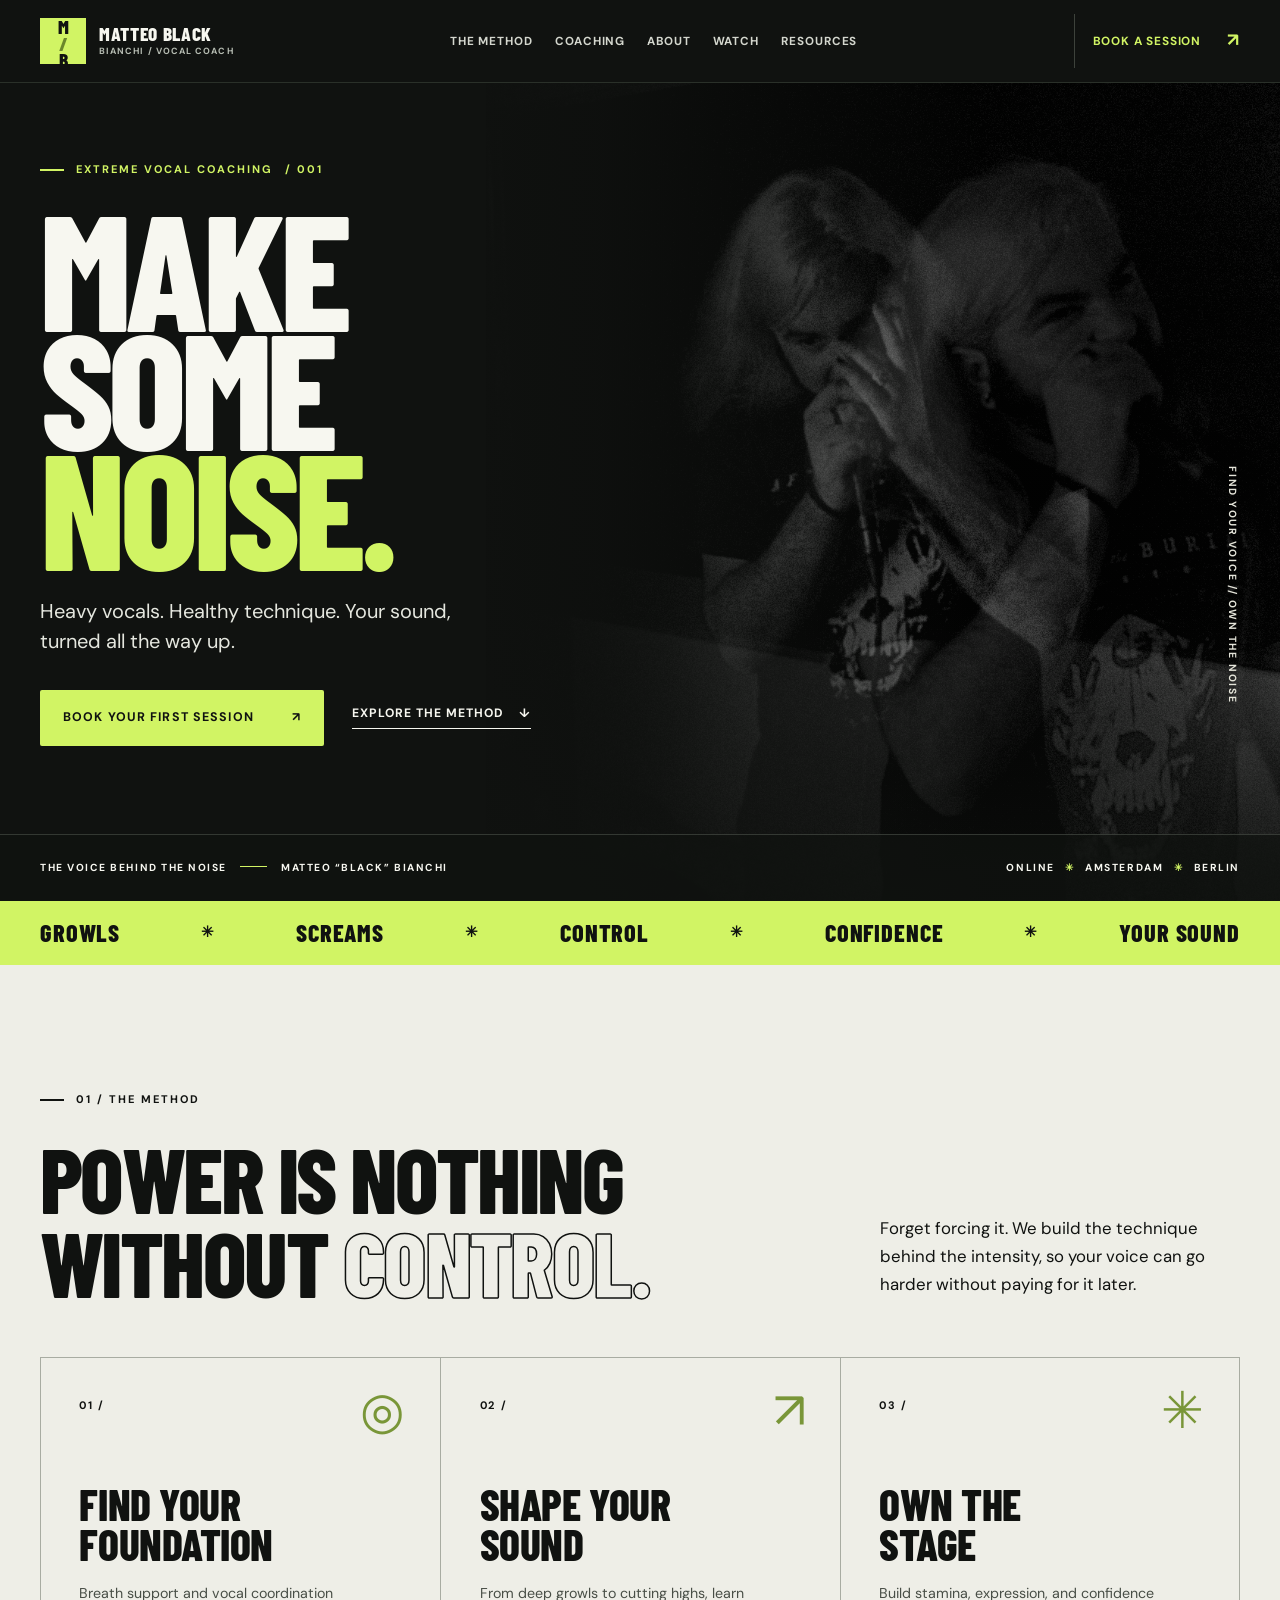
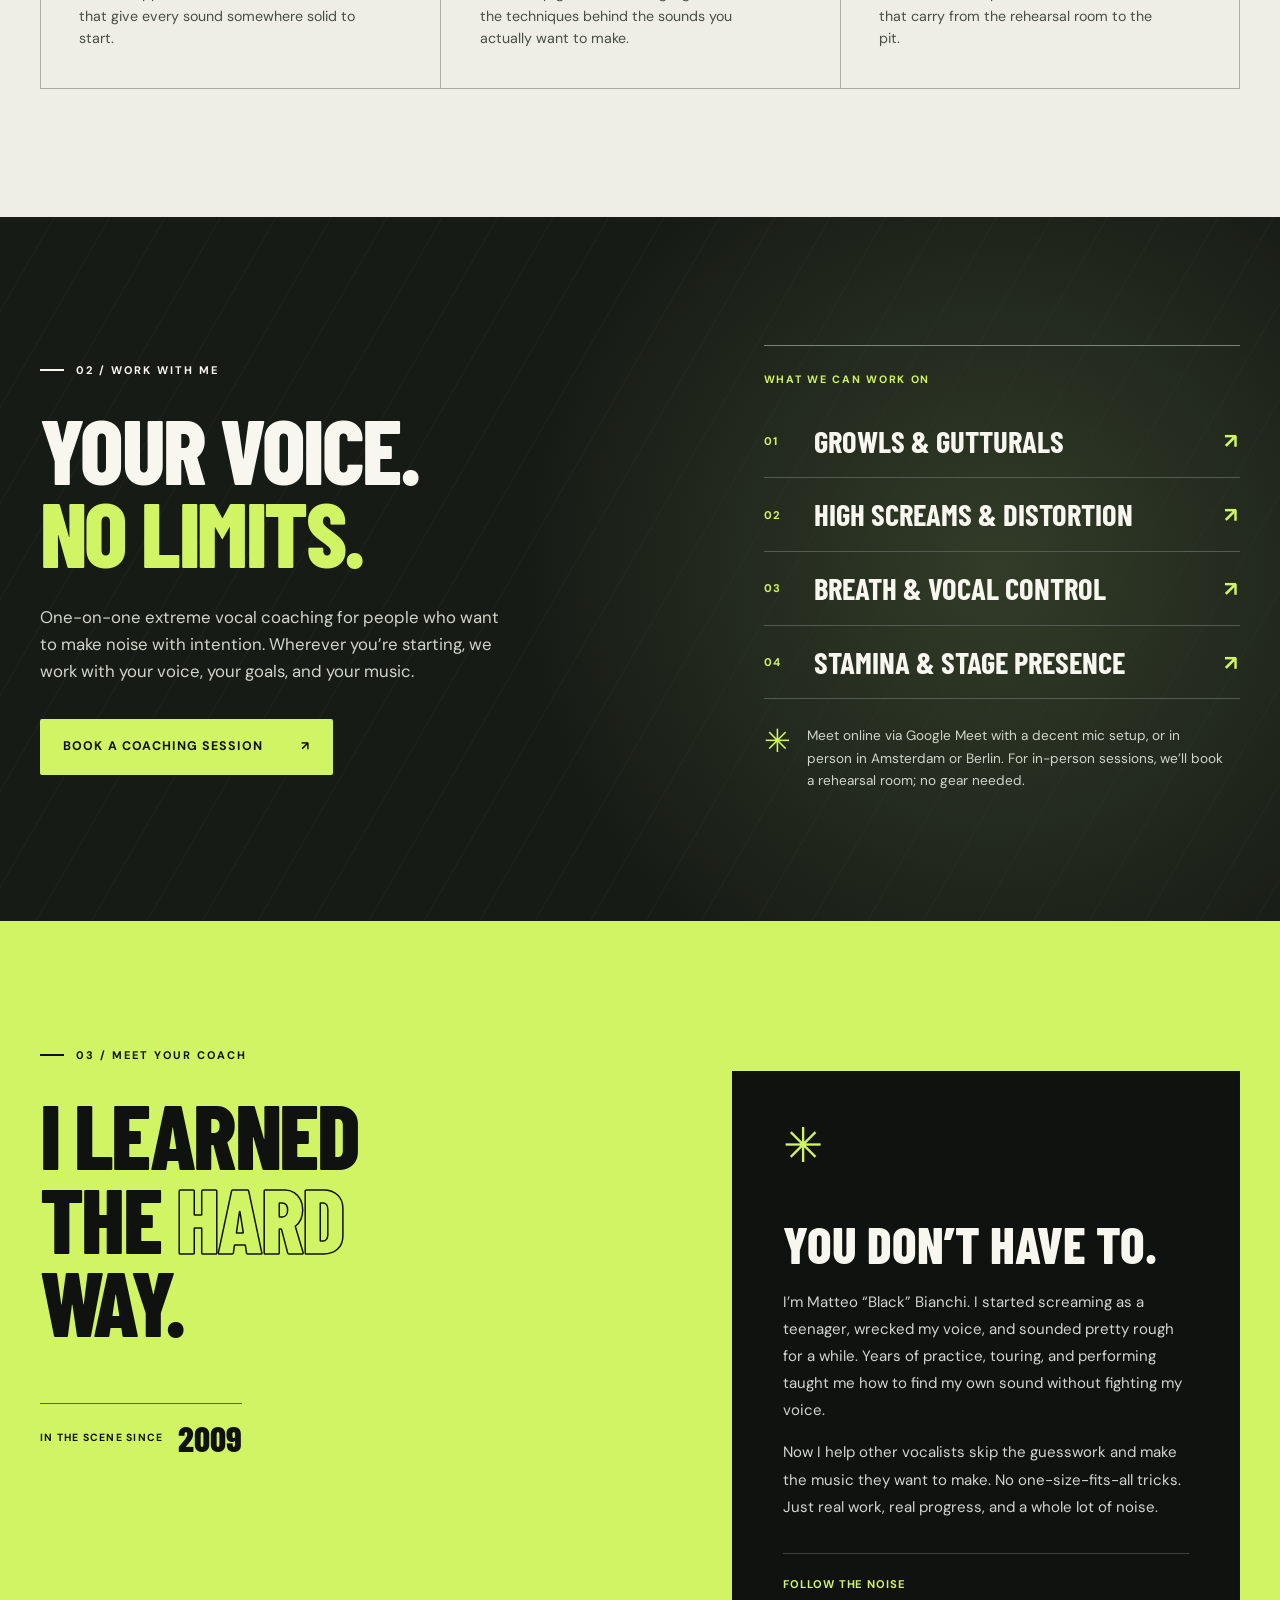
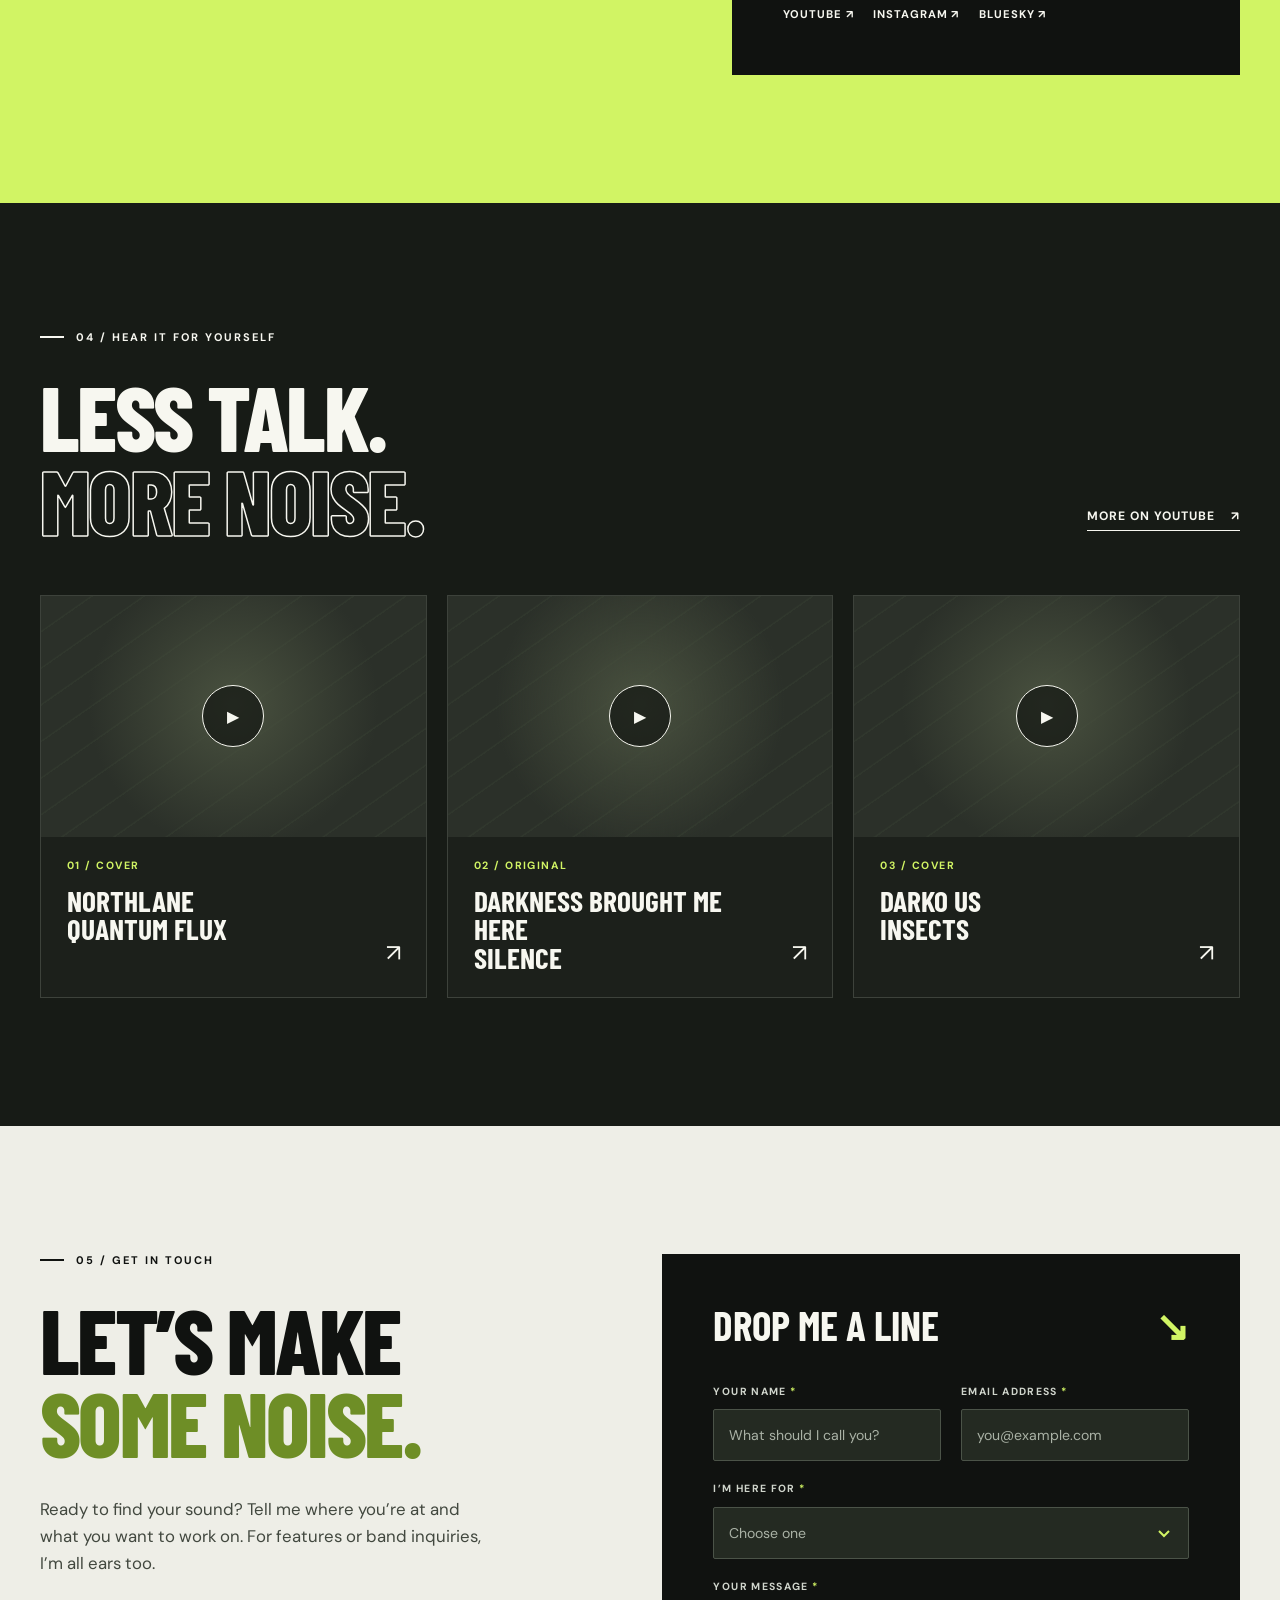
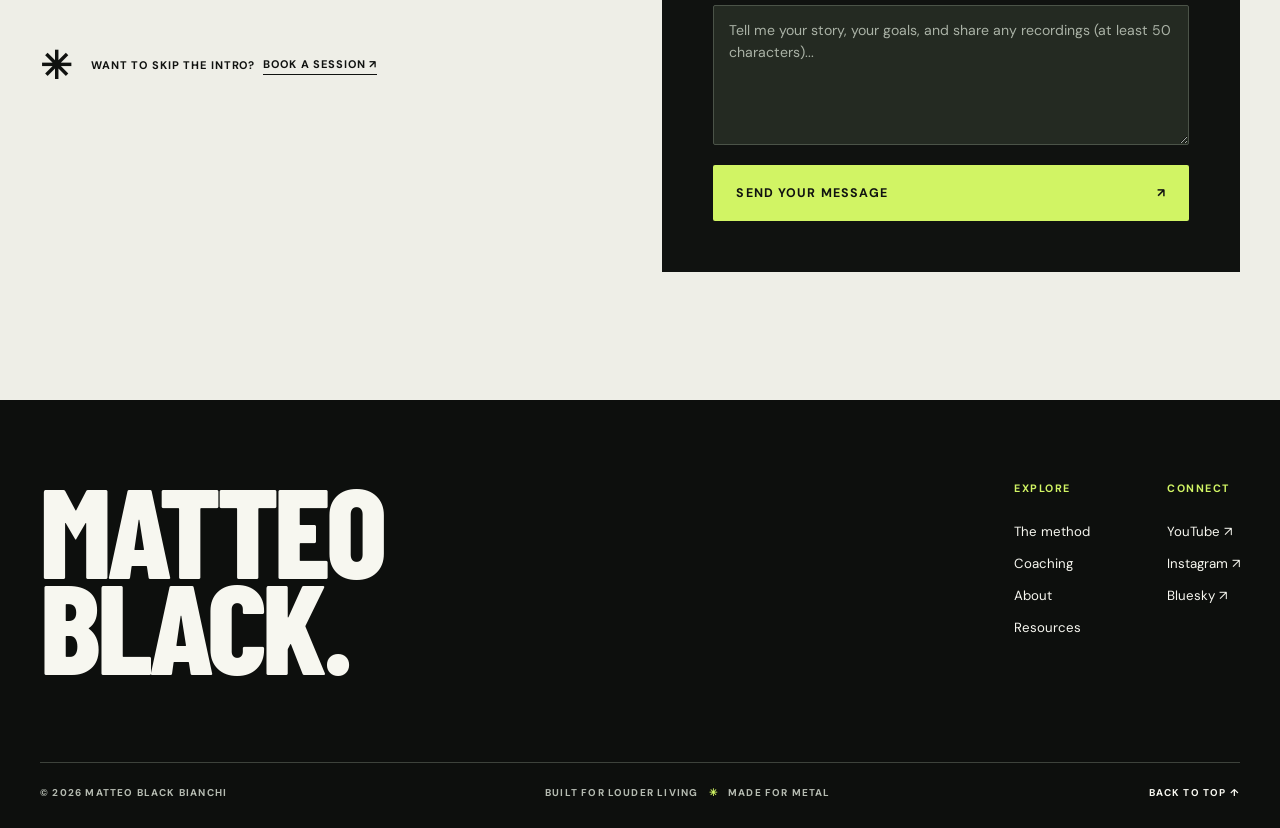
==== commit bf6744c4: "Address review feedback on media and form controls Co-authored-by: mbianchidev <37507190+mbianchidev" ====
--- a/src/index.html
+++ b/src/index.html
@@ -115,7 +115,7 @@
                     <div class="form-row"><div class="form-group"><label for="name">YOUR NAME <span aria-hidden="true">*</span></label><input type="text" id="name" name="name" placeholder="What should I call you?" autocomplete="name" required></div><div class="form-group"><label for="email">EMAIL ADDRESS <span aria-hidden="true">*</span></label><input type="email" id="email" name="email" placeholder="you@example.com" autocomplete="email" required></div></div>
                     <div class="form-group"><label for="request">I’M HERE FOR <span aria-hidden="true">*</span></label><select id="request" name="request" required><option value="" disabled selected>Choose one</option><option value="learn">Vocal coaching</option><option value="feature">A feature on a song</option><option value="band">A vocalist for my band</option></select></div>
                     <div class="form-group"><label for="message">YOUR MESSAGE <span aria-hidden="true">*</span></label><textarea id="message" name="message" placeholder="Tell me your story, your goals, and share any recordings (at least 50 characters)..." rows="5" minlength="50" required></textarea></div>
-                    <button type="submit" class="btn btn-primary btn-submit">Send your message <span aria-hidden="true">↗</span></button>
+                    <button type="submit" class="btn btn-primary btn-submit"><span class="submit-label">Send your message</span><span aria-hidden="true">↗</span></button>
                     <p class="form-status" id="form-status" role="status" aria-live="polite"></p>
                 </form>
             </div>
--- a/src/styles.css
+++ b/src/styles.css
@@ -19,6 +19,7 @@
     --danger-color: #713d3b;
     --danger-color-hover: #96534f;
     --pdf-viewer-bg: #fff;
+    --display-font: 'Barlow Condensed', Impact, 'Arial Narrow', 'DejaVu Sans Condensed', sans-serif;
 }
 
 *, *::before, *::after { box-sizing: border-box; }
@@ -30,7 +31,7 @@
 a { color: inherit; text-decoration: none; }
 img { display: block; max-width: 100%; }
 h1, h2, h3, h4, p { margin-top: 0; }
-h1, h2, h3, h4 { font-family: 'Barlow Condensed', Impact, sans-serif; line-height: .92; font-weight: 800; }
+h1, h2, h3, h4 { font-family: var(--display-font); line-height: .92; font-weight: 800; }
 section { scroll-margin-top: 80px; }
 :focus-visible { outline: 2px solid var(--acid); outline-offset: 4px; }
 .container { width: min(100% - 80px, 1380px); margin-inline: auto; }
@@ -52,9 +53,9 @@
 .main-nav { position: relative; z-index: 100; background: var(--ink); border-bottom: 1px solid #2a3029; }
 .nav-inner { min-height: 82px; display: flex; align-items: center; gap: 34px; }
 .nav-logo { flex: none; display: flex; align-items: center; gap: 13px; color: var(--white); }
-.brand-mark { display: grid; place-items: center; width: 46px; height: 46px; background: var(--acid); color: var(--ink); font: 800 1.22rem/.85 'Barlow Condensed', Impact, sans-serif; letter-spacing: -.08em; }
+.brand-mark { display: grid; place-items: center; width: 46px; height: 46px; background: var(--acid); color: var(--ink); font: 800 1.22rem/.85 var(--display-font); letter-spacing: -.08em; }
 .brand-mark span { color: #6a872b; }
-.brand-name { font: 800 1.2rem/.9 'Barlow Condensed', Impact, sans-serif; letter-spacing: .035em; }
+.brand-name { font: 800 1.2rem/.9 var(--display-font); letter-spacing: .035em; }
 .brand-name small { display: block; margin-top: 5px; color: var(--muted); font: 700 .56rem/1.1 'DM Sans', sans-serif; letter-spacing: .12em; }
 .nav-links { display: flex; align-items: center; justify-content: center; gap: clamp(12px, 1.7vw, 30px); flex: 1; list-style: none; margin: 0; padding: 0; }
 .nav-links a { display: block; padding: 10px 0; color: #d4d7ce; font-size: .73rem; font-weight: 700; letter-spacing: .08em; text-transform: uppercase; transition: color var(--transition-normal); }
@@ -66,7 +67,7 @@
 
 /* Home */
 .hero { position: relative; display: flex; flex-direction: column; min-height: min(840px, calc(100svh - 82px)); background: #101210; overflow: hidden; }
-.hero-photo { position: absolute; inset: 0 0 0 38%; background: url('https://raw.githubusercontent.com/mbianchidev/mbianchidev/refs/heads/master/images/metal_propic.jpg') center 37% / cover no-repeat; filter: grayscale(1) contrast(1.18) brightness(.8); }
+.hero-photo { position: absolute; inset: 0 0 0 38%; background: url('assets/matteo-metal.jpg') center 37% / cover no-repeat; filter: grayscale(1) contrast(1.18) brightness(.8); }
 .hero::after { content: ''; position: absolute; inset: 0; pointer-events: none; background: linear-gradient(90deg, #101210 0%, #101210 30%, rgba(16,18,16,.85) 47%, rgba(16,18,16,.10) 77%), linear-gradient(0deg, rgba(16,18,16,.62), transparent 36%); }
 .hero-inner { position: relative; z-index: 1; flex: 1; display: flex; align-items: center; min-height: 590px; padding-block: 72px 80px; }
 .hero-copy { max-width: 790px; }
@@ -81,7 +82,7 @@
 .hero-bottom .rule { display: inline-block; width: 27px; height: 1px; margin: 0 10px 4px; background: var(--acid); }
 .dot { color: var(--acid); padding-inline: 7px; }
 .signal-strip { background: var(--acid); color: var(--ink); overflow: hidden; }
-.signal-inner { display: flex; justify-content: space-between; align-items: center; gap: 18px; min-height: 64px; font: 800 clamp(1rem, 1.9vw, 1.55rem)/1 'Barlow Condensed', Impact, sans-serif; letter-spacing: .035em; white-space: nowrap; }
+.signal-inner { display: flex; justify-content: space-between; align-items: center; gap: 18px; min-height: 64px; font: 800 clamp(1rem, 1.9vw, 1.55rem)/1 var(--display-font); letter-spacing: .035em; white-space: nowrap; }
 .signal-star { font-family: 'DM Sans', sans-serif; font-size: .95rem; }
 .section-heading { display: flex; justify-content: space-between; align-items: end; gap: 65px; margin-bottom: 54px; }
 .section-heading h2, .course-intro h2, .bio-statement h2, .booking-copy h2 { margin: 0; font-size: clamp(4.5rem, 7.1vw, 8rem); letter-spacing: -.028em; }
@@ -96,7 +97,7 @@
 .method-card h3 { margin: auto 0 18px; font-size: clamp(2.2rem, 3.4vw, 3.7rem); letter-spacing: -.01em; }
 .method-card p { max-width: 285px; margin: 0; color: #484e46; font-size: .89rem; line-height: 1.6; }
 .vocal-course { position: relative; isolation: isolate; overflow: hidden; background: #171b16; }
-.course-art { position: absolute; inset: 0; z-index: -1; background: linear-gradient(90deg, #171b16 0%, rgba(23,27,22,.96) 48%, rgba(23,27,22,.78) 100%), url('https://cdn.pixabay.com/photo/2016/11/23/15/48/audience-1853662_1280.jpg') center/cover; opacity: 1; filter: grayscale(1); }
+.course-art { position: absolute; inset: 0; z-index: -1; background: radial-gradient(circle at 78% 50%, #323c28 0, transparent 45%), repeating-linear-gradient(120deg, transparent 0 46px, #ffffff06 47px 48px), #171b16; }
 .course-layout { display: grid; grid-template-columns: 1fr .8fr; align-items: center; gap: clamp(60px, 10vw, 160px); }
 .course-intro h2 { margin-bottom: 30px; }
 .course-intro h2 span { color: var(--acid); }
@@ -104,7 +105,7 @@
 .course-details { border-top: 1px solid #7c857b; }
 .detail-label { margin: 25px 0 16px; color: var(--acid); font-size: .67rem; font-weight: 700; letter-spacing: .16em; }
 .course-features { list-style: none; padding: 0; margin: 0; }
-.course-features li { display: grid; grid-template-columns: 38px 1fr 18px; align-items: center; gap: 12px; padding: 21px 0; border-bottom: 1px solid #545b51; font: 700 clamp(1.35rem, 2.4vw, 2.3rem)/1 'Barlow Condensed', Impact, sans-serif; text-transform: uppercase; }
+.course-features li { display: grid; grid-template-columns: 38px 1fr 18px; align-items: center; gap: 12px; padding: 21px 0; border-bottom: 1px solid #545b51; font: 700 clamp(1.35rem, 2.4vw, 2.3rem)/1 var(--display-font); text-transform: uppercase; }
 .course-features li span { color: var(--acid); font: 700 .7rem 'DM Sans', sans-serif; letter-spacing: .1em; }
 .course-features li span:last-child { font-size: 1.3rem; text-align: right; }
 .session-note { display: flex; gap: 16px; margin-top: 26px; }
@@ -115,7 +116,7 @@
 .bio-statement h2 { margin-bottom: 60px; }
 .bio-section .outline-text { -webkit-text-stroke-color: var(--ink); }
 .since-mark { display: inline-flex; align-items: center; gap: 15px; border-top: 1px solid #526b28; padding-top: 20px; font-size: .65rem; font-weight: 700; letter-spacing: .12em; }
-.since-mark strong { font: 800 2.2rem/.8 'Barlow Condensed', Impact, sans-serif; letter-spacing: 0; }
+.since-mark strong { font: 800 2.2rem/.8 var(--display-font); letter-spacing: 0; }
 .bio-story { position: relative; margin-top: 22px; padding: clamp(30px, 4vw, 60px); background: var(--ink); color: var(--white); }
 .bio-icon { display: block; color: var(--acid); font-size: 3rem; line-height: 1; }
 .bio-story h3 { margin: 50px 0 22px; font-size: clamp(2.5rem, 4vw, 4rem); }
@@ -129,14 +130,15 @@
 .video-grid { display: grid; grid-template-columns: repeat(3, minmax(0, 1fr)); gap: 20px; }
 .video-card { display: block; min-width: 0; padding: 0; border: 1px solid var(--line); border-radius: 0; background: var(--panel); color: var(--white); text-align: left; transition: border-color var(--transition-normal), transform var(--transition-normal); }
 .video-card:hover { border-color: var(--acid); transform: translateY(-4px); }
-.video-image { position: relative; display: block; overflow: hidden; aspect-ratio: 16/10; background: #2b3029; }
+.video-image { position: relative; display: block; overflow: hidden; aspect-ratio: 16/10; background: radial-gradient(circle at 50% 45%, #49513f, transparent 62%), repeating-linear-gradient(145deg, #2b3029 0 28px, #30372d 29px 30px); }
 .video-image img { width: 100%; height: 100%; object-fit: cover; filter: grayscale(1) brightness(.72); transition: filter var(--transition-normal), transform var(--transition-normal); }
+.video-image img[hidden] { display: none; }
 .video-card:hover img { filter: grayscale(.2) brightness(.9); transform: scale(1.04); }
 .video-play { position: absolute; left: 50%; top: 50%; display: grid; place-items: center; width: 62px; height: 62px; border: 1px solid var(--white); border-radius: 50%; background: #101210aa; font-size: 1rem; transform: translate(-50%, -50%); }
 .video-card:hover .video-play { background: var(--acid); border-color: var(--acid); color: var(--ink); }
 .video-meta { position: relative; display: flex; flex-direction: column; gap: 15px; min-height: 160px; padding: 22px 26px; }
 .video-meta > span:first-child { color: var(--acid); font: 700 .66rem 'DM Sans', sans-serif; letter-spacing: .14em; }
-.video-meta strong { max-width: 85%; font: 700 clamp(1.5rem, 2.3vw, 2.5rem)/.98 'Barlow Condensed', Impact, sans-serif; }
+.video-meta strong { max-width: 85%; font: 700 clamp(1.5rem, 2.3vw, 2.5rem)/.98 var(--display-font); }
 .video-arrow { position: absolute; right: 25px; bottom: 24px; font-size: 1.5rem; }
 .booking-section { background: var(--paper); color: var(--ink); }
 .booking-layout { display: grid; grid-template-columns: .9fr 1fr; align-items: start; gap: clamp(55px, 8vw, 130px); }
@@ -147,7 +149,7 @@
 .booking-aside .asterisk { margin-right: 10px; font-size: 2.4rem; line-height: 1; }
 .booking-aside a { border-bottom: 1px solid; }
 .booking-form { background: var(--ink); color: var(--white); padding: clamp(28px, 4vw, 55px); }
-.form-title { display: flex; justify-content: space-between; align-items: center; margin-bottom: 38px; font: 700 clamp(2rem, 3.2vw, 3rem)/1 'Barlow Condensed', Impact, sans-serif; }
+.form-title { display: flex; justify-content: space-between; align-items: center; margin-bottom: 38px; font: 700 clamp(2rem, 3.2vw, 3rem)/1 var(--display-font); }
 .form-title span { color: var(--acid); }
 .form-row { display: grid; grid-template-columns: repeat(2, minmax(0, 1fr)); gap: 20px; }
 .form-group { margin-bottom: 20px; }
@@ -170,7 +172,7 @@
 .site-footer, footer { background: #0d0f0d; color: var(--white); }
 .site-footer { padding: 80px 0 0; }
 .footer-top { display: flex; justify-content: space-between; gap: 40px; padding-bottom: 90px; }
-.footer-brand { font: 800 clamp(5rem, 10vw, 10rem)/.75 'Barlow Condensed', Impact, sans-serif; letter-spacing: -.035em; }
+.footer-brand { font: 800 clamp(5rem, 10vw, 10rem)/.75 var(--display-font); letter-spacing: -.035em; }
 .footer-brand:hover { color: var(--acid); }
 .footer-links { display: flex; gap: clamp(50px, 6vw, 100px); }
 .footer-links div { display: flex; flex-direction: column; align-items: flex-start; gap: 11px; }
@@ -219,7 +221,9 @@
 .file-upload-label input[type="file"] { position: absolute; width: 1px; height: 1px; opacity: 0; }
 .file-name { display: block; margin-top: 10px; color: var(--muted); font-size: .8rem; }
 .calendar-section { padding: 50px 0 90px; }
-.calendar-frame { min-height: 700px; background: var(--panel); border: 1px solid var(--line); }
+.calendar-frame { height: 700px; background: var(--panel); border: 1px solid var(--line); }
+.calendar-fallback { margin: 18px 0 0; color: var(--muted); font-size: .83rem; }
+.calendar-fallback a { color: var(--acid); text-decoration: underline; text-underline-offset: 3px; }
 
 /* Media dialogs */
 .video-modal, .pdf-modal { position: fixed; inset: 0; z-index: 1000; display: grid; place-items: center; padding: 55px 20px 20px; background: #080a08ed; }
@@ -269,8 +273,8 @@
     .section-heading, .course-layout, .bio-layout, .booking-layout { display: grid; grid-template-columns: 1fr; gap: 30px; }
     .section-heading { margin-bottom: 38px; }
     .section-heading h2, .course-intro h2, .bio-statement h2, .booking-copy h2 { font-size: clamp(4.2rem, 13vw, 7rem); }
-    .method-grid { grid-template-columns: 1fr; }
-    .method-card { min-height: 255px; padding: 28px; }
+    .method-grid { grid-template-columns: minmax(0, 1fr); }
+    .method-card { min-width: 0; min-height: 255px; padding: 28px; }
     .method-card + .method-card { border-left: 0; border-top: 1px solid #a8aca2; }
     .method-card h3 { font-size: 3rem; }
     .course-layout, .bio-layout, .booking-layout { gap: 55px; }
@@ -293,9 +297,10 @@
     .signal-inner { font-size: 1.15rem; }
     .signal-inner > :nth-child(n+5) { display: none; }
     .section-heading h2, .course-intro h2, .bio-statement h2, .booking-copy h2 { font-size: clamp(3.5rem, 13.5vw, 5.6rem); }
+    .method-card h3 { font-size: clamp(1.85rem, 9vw, 2.5rem); }
     .form-row, .video-grid { grid-template-columns: 1fr; }
     .video-meta { min-height: 130px; }
-    .footer-brand { font-size: 6rem; }
+    .footer-brand { font-size: clamp(3.8rem, 16vw, 5rem); }
     .footer-links { gap: 40px; }
     .footer-bottom { flex-direction: column; }
     .resource-card, .content-header { flex-direction: column; align-items: flex-start; }
@@ -303,6 +308,11 @@
     .resource-actions .btn { width: 100%; }
     .page-hero h1 { font-size: clamp(4.4rem, 17vw, 7rem); }
 }
+@media (max-width: 380px) {
+    .nav-inner { gap: 10px; }
+    .brand-name { font-size: 1.05rem; }
+    .brand-name small { font-size: .48rem; }
+}
 @media (prefers-reduced-motion: reduce) {
     html { scroll-behavior: auto; }
     *, *::before, *::after { transition-duration: .01ms !important; animation-duration: .01ms !important; }
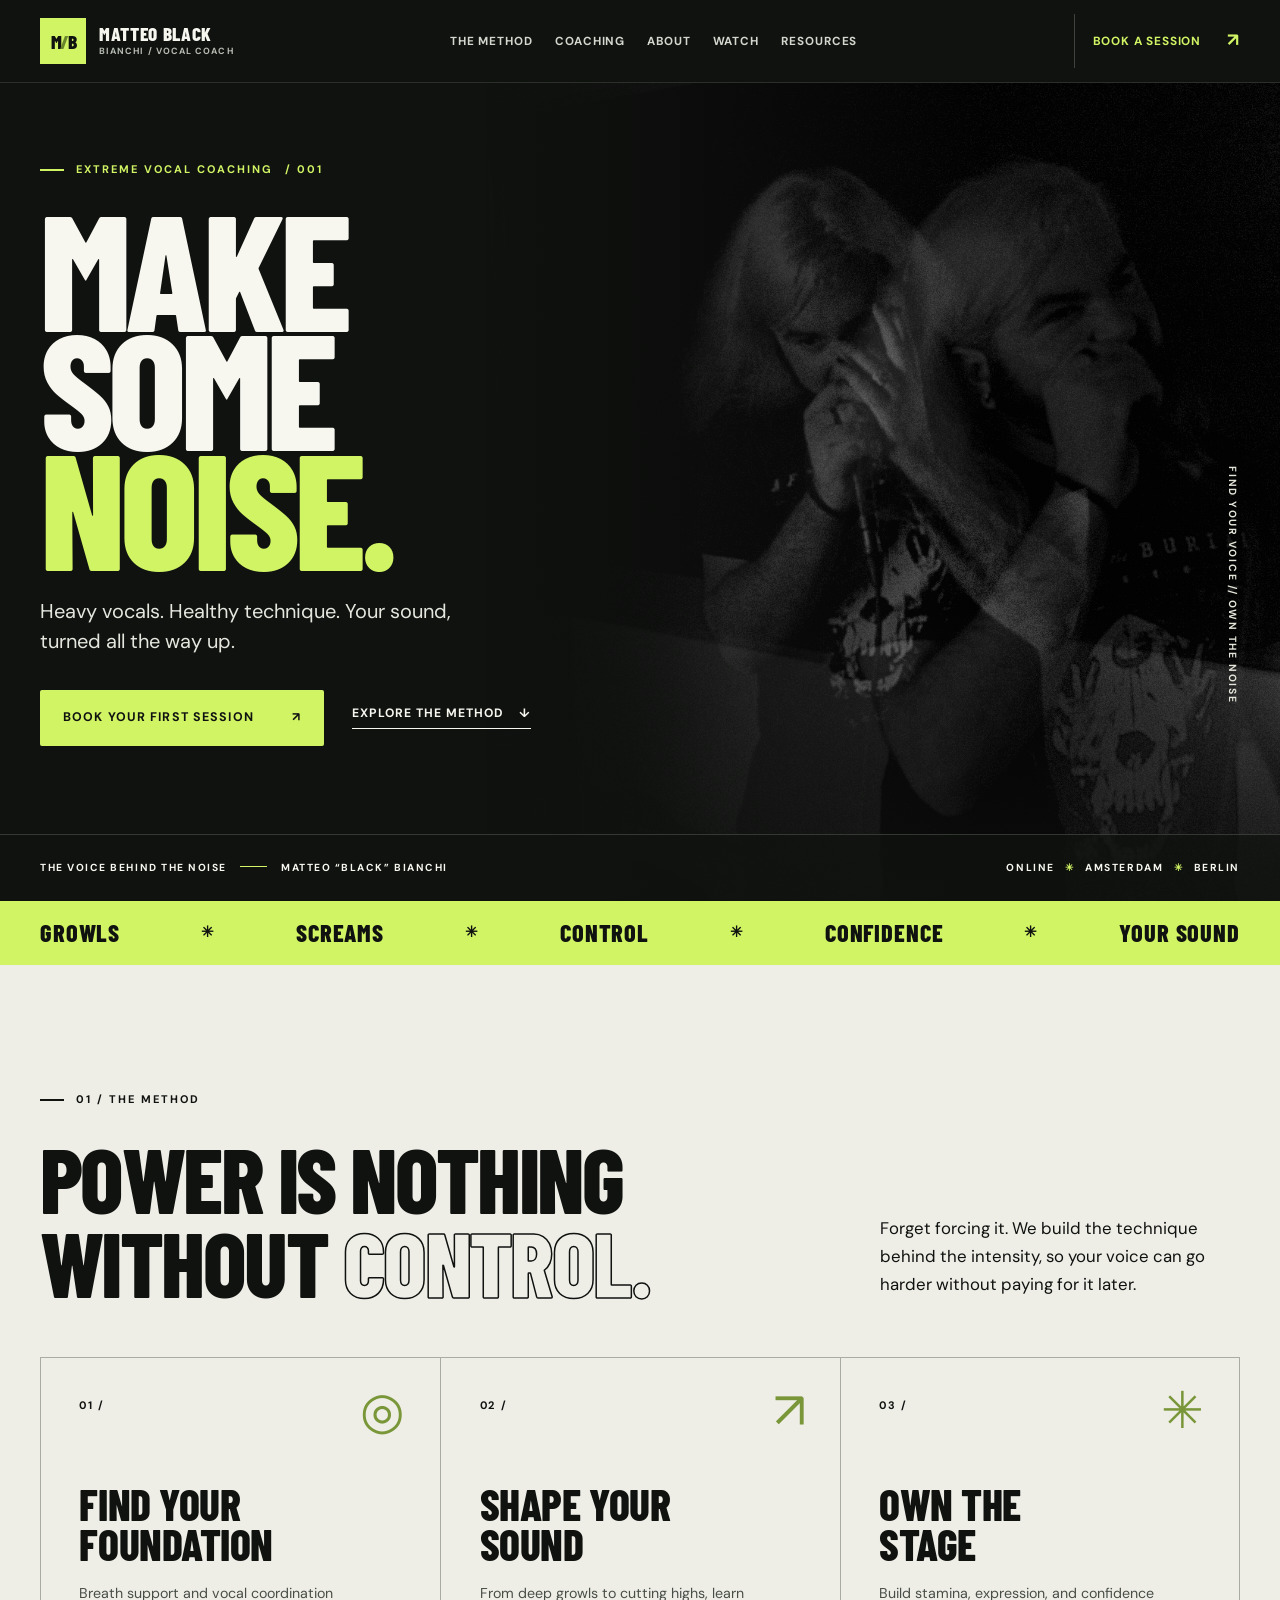
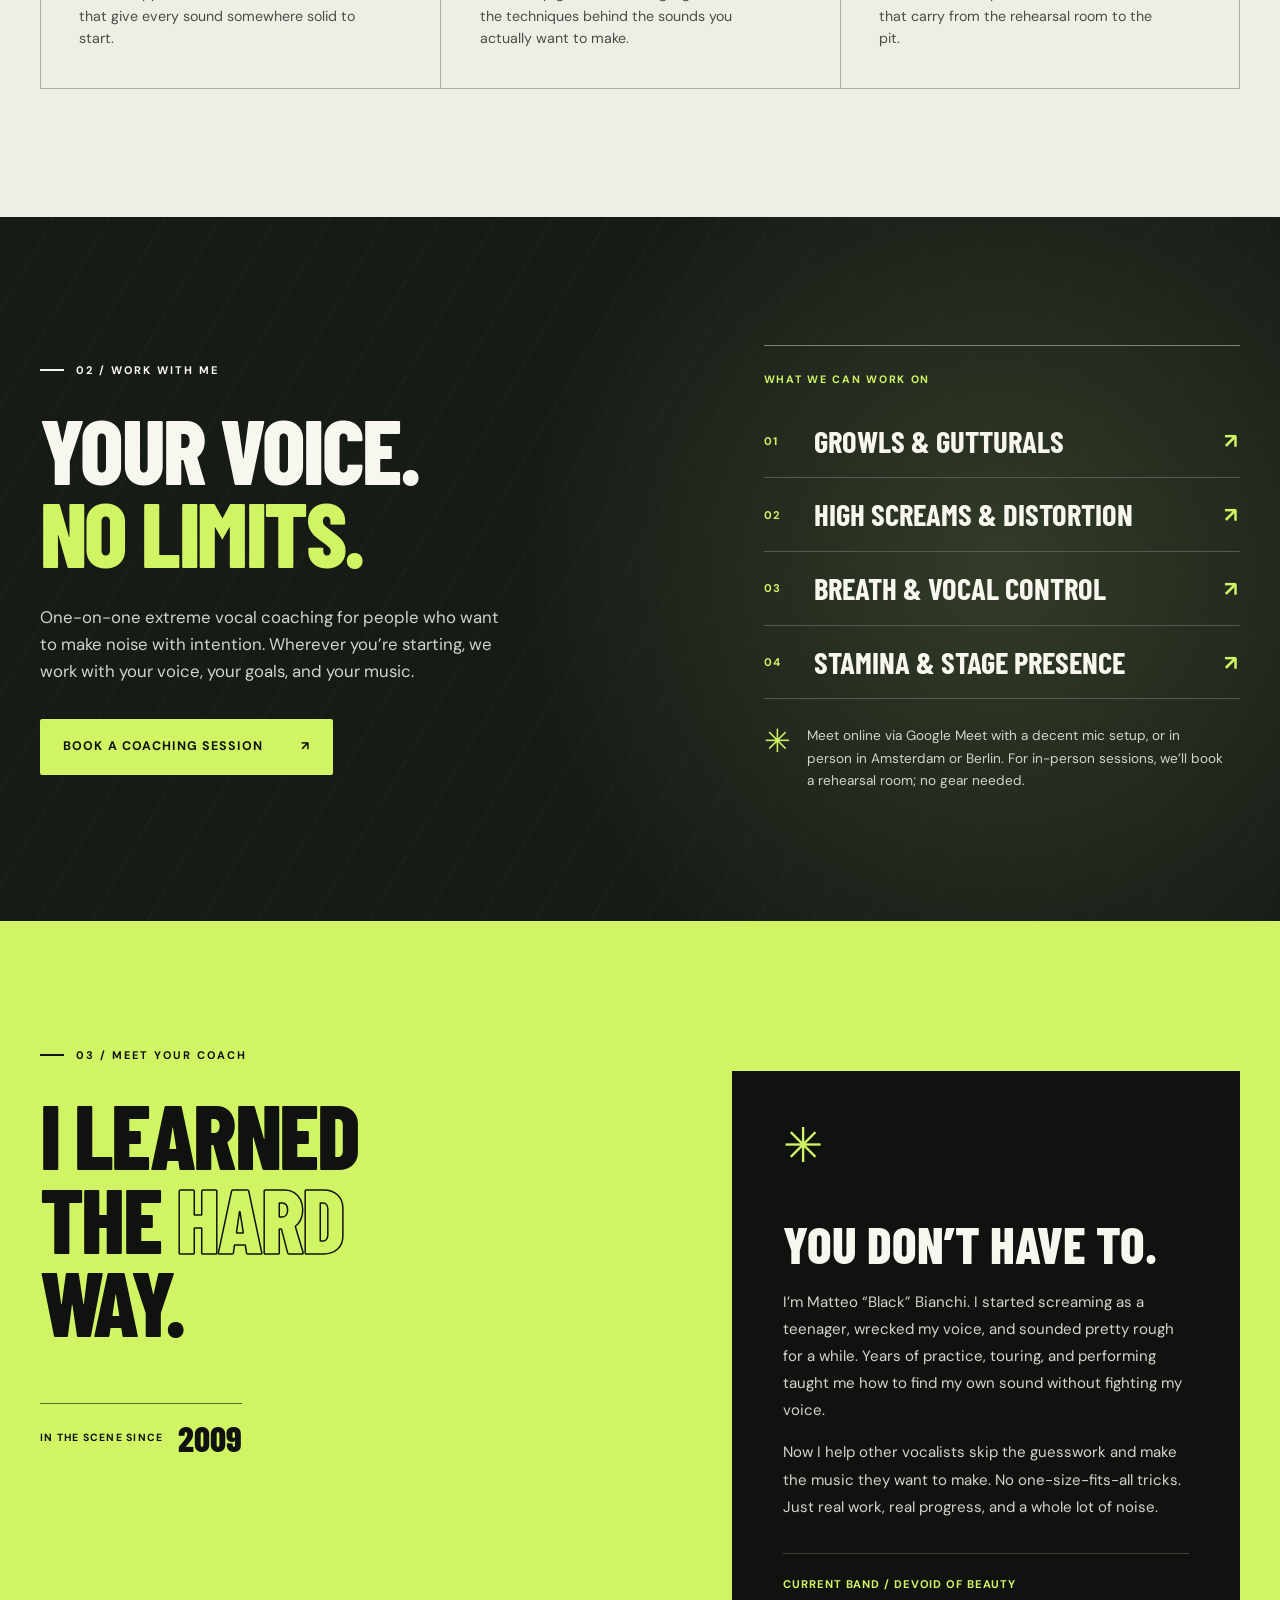
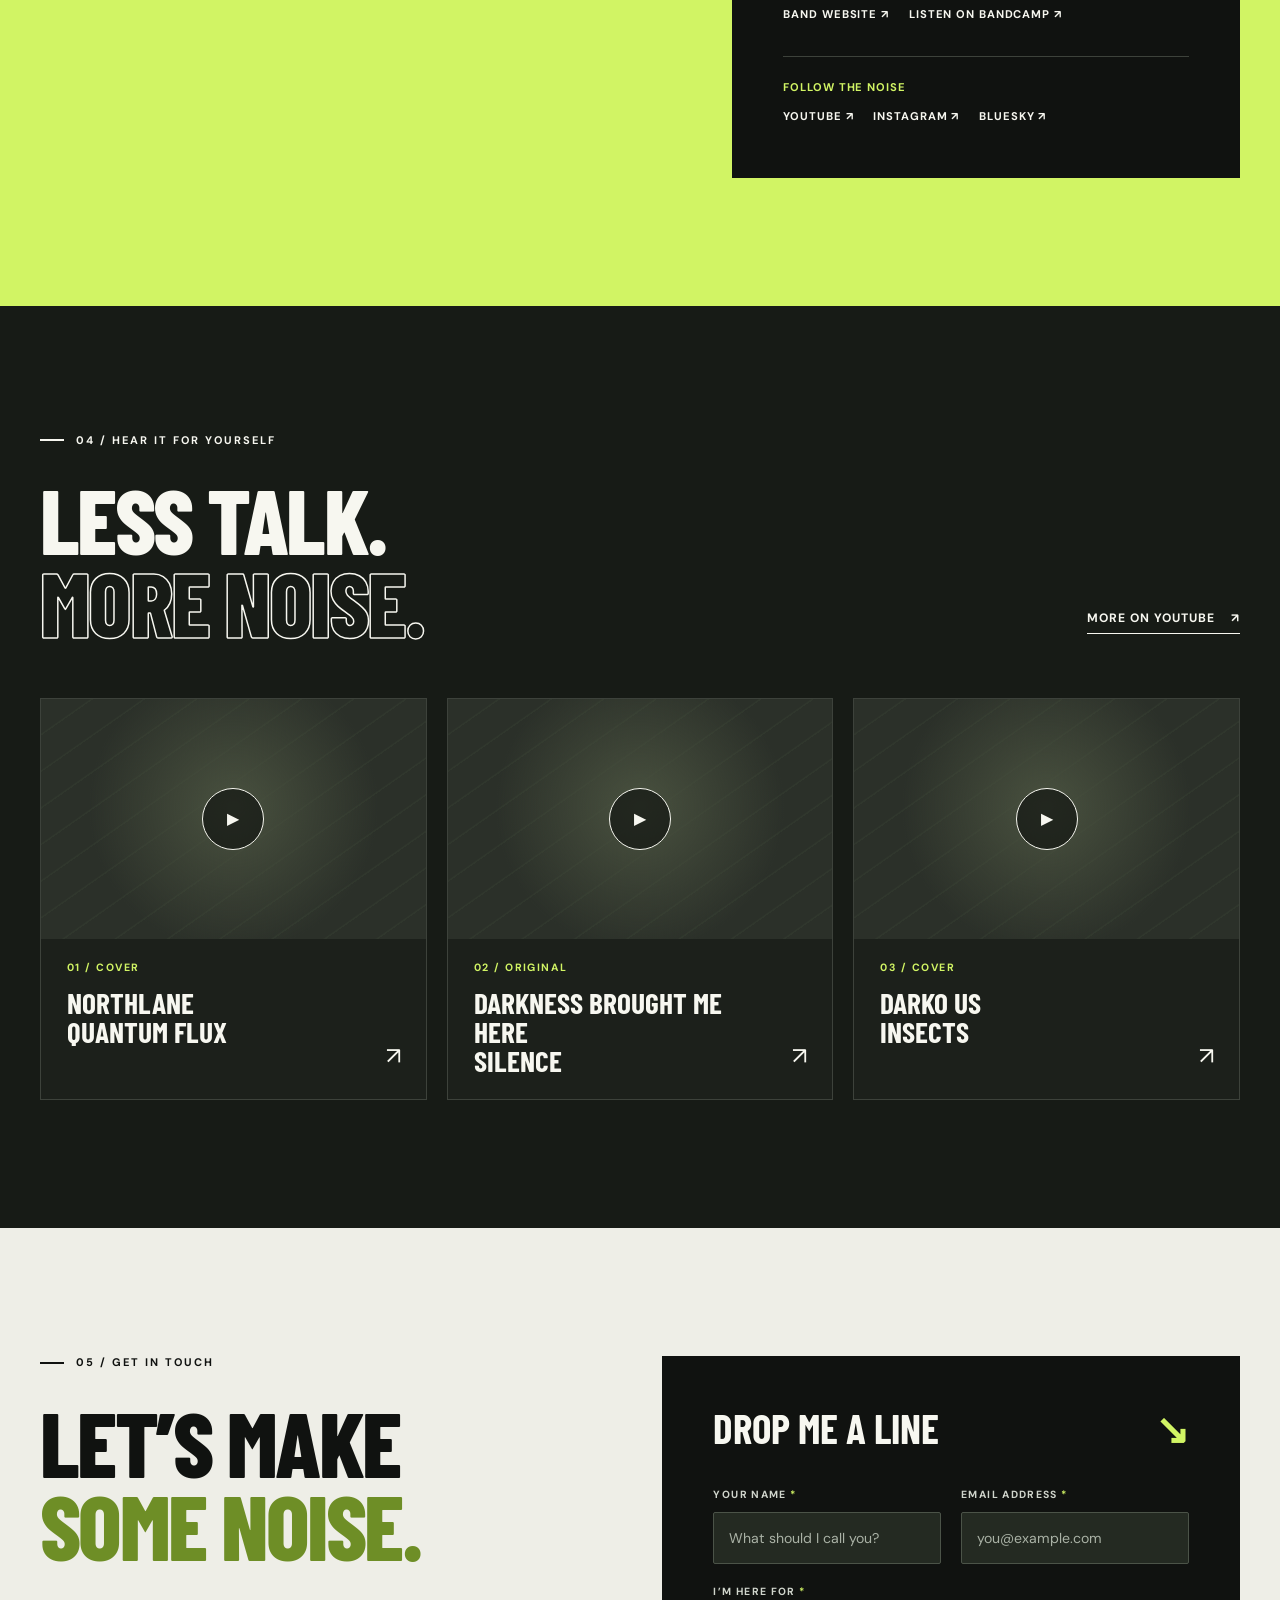
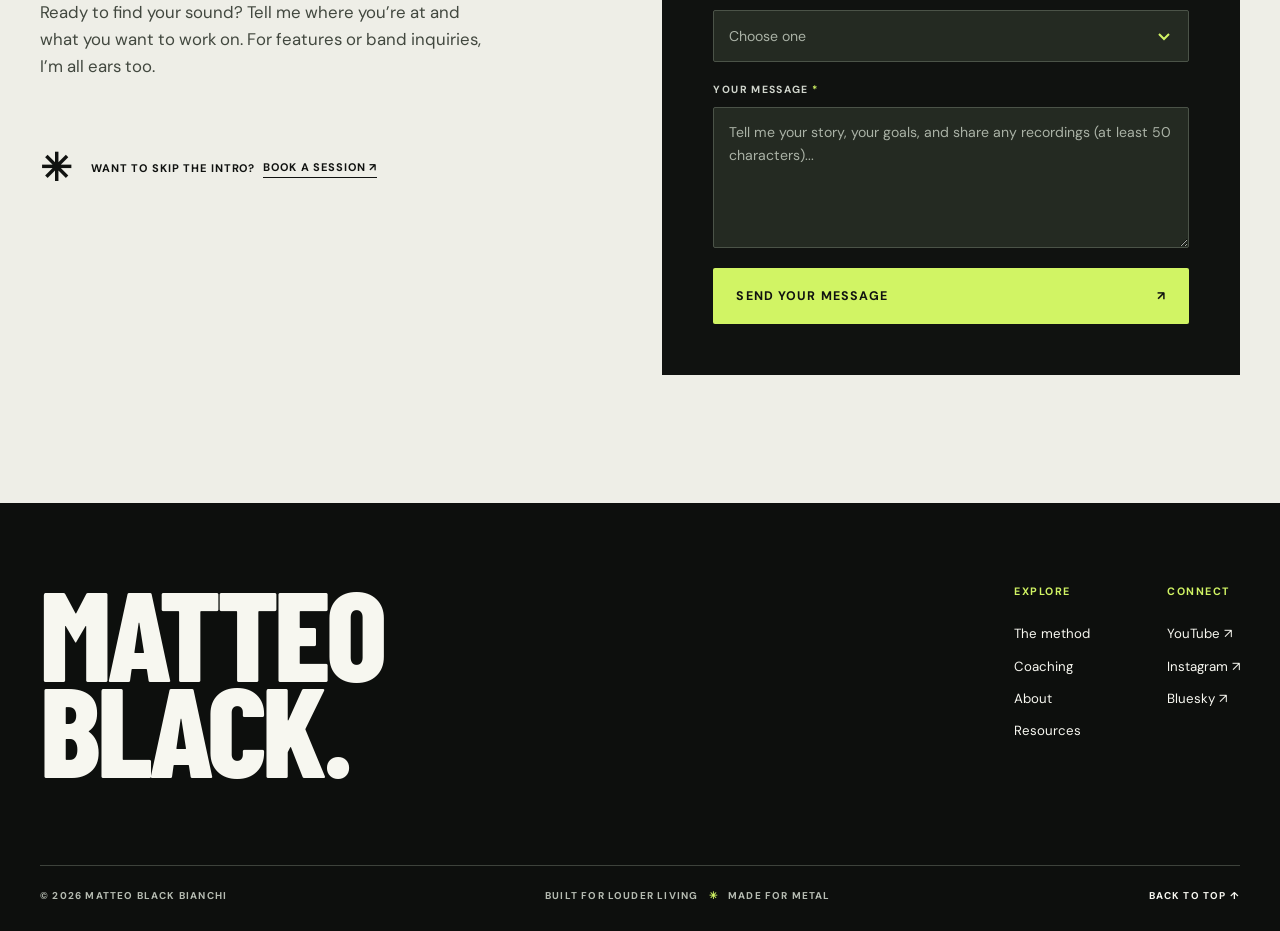
==== commit b0964824: "Add Devoid of Beauty band links to About section Co-authored-by: mbianchidev <37507190+mbianchidev@u" ====
--- a/src/index.html
+++ b/src/index.html
@@ -92,7 +92,7 @@
         <section class="bio-section section-pad" id="bio">
             <div class="container bio-layout">
                 <div class="bio-statement"><p class="eyebrow"><span class="eyebrow-line"></span> 03 / MEET YOUR COACH</p><h2>I LEARNED<br>THE <span class="outline-text">HARD</span><br>WAY.</h2><span class="since-mark">IN THE SCENE SINCE <strong>2009</strong></span></div>
-                <div class="bio-story"><span class="bio-icon" aria-hidden="true">✳</span><h3>YOU DON’T HAVE TO.</h3><p>I’m Matteo “Black” Bianchi. I started screaming as a teenager, wrecked my voice, and sounded pretty rough for a while. Years of practice, touring, and performing taught me how to find my own sound without fighting my voice.</p><p>Now I help other vocalists skip the guesswork and make the music they want to make. No one-size-fits-all tricks. Just real work, real progress, and a whole lot of noise.</p><div class="bio-social"><span>FOLLOW THE NOISE</span><a href="https://www.youtube.com/@b143ck" target="_blank" rel="noopener noreferrer">YouTube ↗</a><a href="https://instagram.com/b143ck_" target="_blank" rel="noopener noreferrer">Instagram ↗</a><a href="https://mbianchidev.bsky.social" target="_blank" rel="noopener noreferrer">Bluesky ↗</a></div></div>
+                <div class="bio-story"><span class="bio-icon" aria-hidden="true">✳</span><h3>YOU DON’T HAVE TO.</h3><p>I’m Matteo “Black” Bianchi. I started screaming as a teenager, wrecked my voice, and sounded pretty rough for a while. Years of practice, touring, and performing taught me how to find my own sound without fighting my voice.</p><p>Now I help other vocalists skip the guesswork and make the music they want to make. No one-size-fits-all tricks. Just real work, real progress, and a whole lot of noise.</p><div class="bio-social"><span>CURRENT BAND / DEVOID OF BEAUTY</span><a href="https://devoidofbeauty.com" target="_blank" rel="noopener noreferrer">Band website ↗</a><a href="https://devoidofbeauty.bandcamp.com" target="_blank" rel="noopener noreferrer">Listen on Bandcamp ↗</a></div><div class="bio-social"><span>FOLLOW THE NOISE</span><a href="https://www.youtube.com/@b143ck" target="_blank" rel="noopener noreferrer">YouTube ↗</a><a href="https://instagram.com/b143ck_" target="_blank" rel="noopener noreferrer">Instagram ↗</a><a href="https://mbianchidev.bsky.social" target="_blank" rel="noopener noreferrer">Bluesky ↗</a></div></div>
             </div>
         </section>
 
--- a/src/styles.css
+++ b/src/styles.css
@@ -53,7 +53,7 @@
 .main-nav { position: relative; z-index: 100; background: var(--ink); border-bottom: 1px solid #2a3029; }
 .nav-inner { min-height: 82px; display: flex; align-items: center; gap: 34px; }
 .nav-logo { flex: none; display: flex; align-items: center; gap: 13px; color: var(--white); }
-.brand-mark { display: grid; place-items: center; width: 46px; height: 46px; background: var(--acid); color: var(--ink); font: 800 1.22rem/.85 var(--display-font); letter-spacing: -.08em; }
+.brand-mark { display: flex; align-items: center; justify-content: center; width: 46px; height: 46px; background: var(--acid); color: var(--ink); font: 800 1.22rem/.85 var(--display-font); letter-spacing: -.08em; }
 .brand-mark span { color: #6a872b; }
 .brand-name { font: 800 1.2rem/.9 var(--display-font); letter-spacing: .035em; }
 .brand-name small { display: block; margin-top: 5px; color: var(--muted); font: 700 .56rem/1.1 'DM Sans', sans-serif; letter-spacing: .12em; }
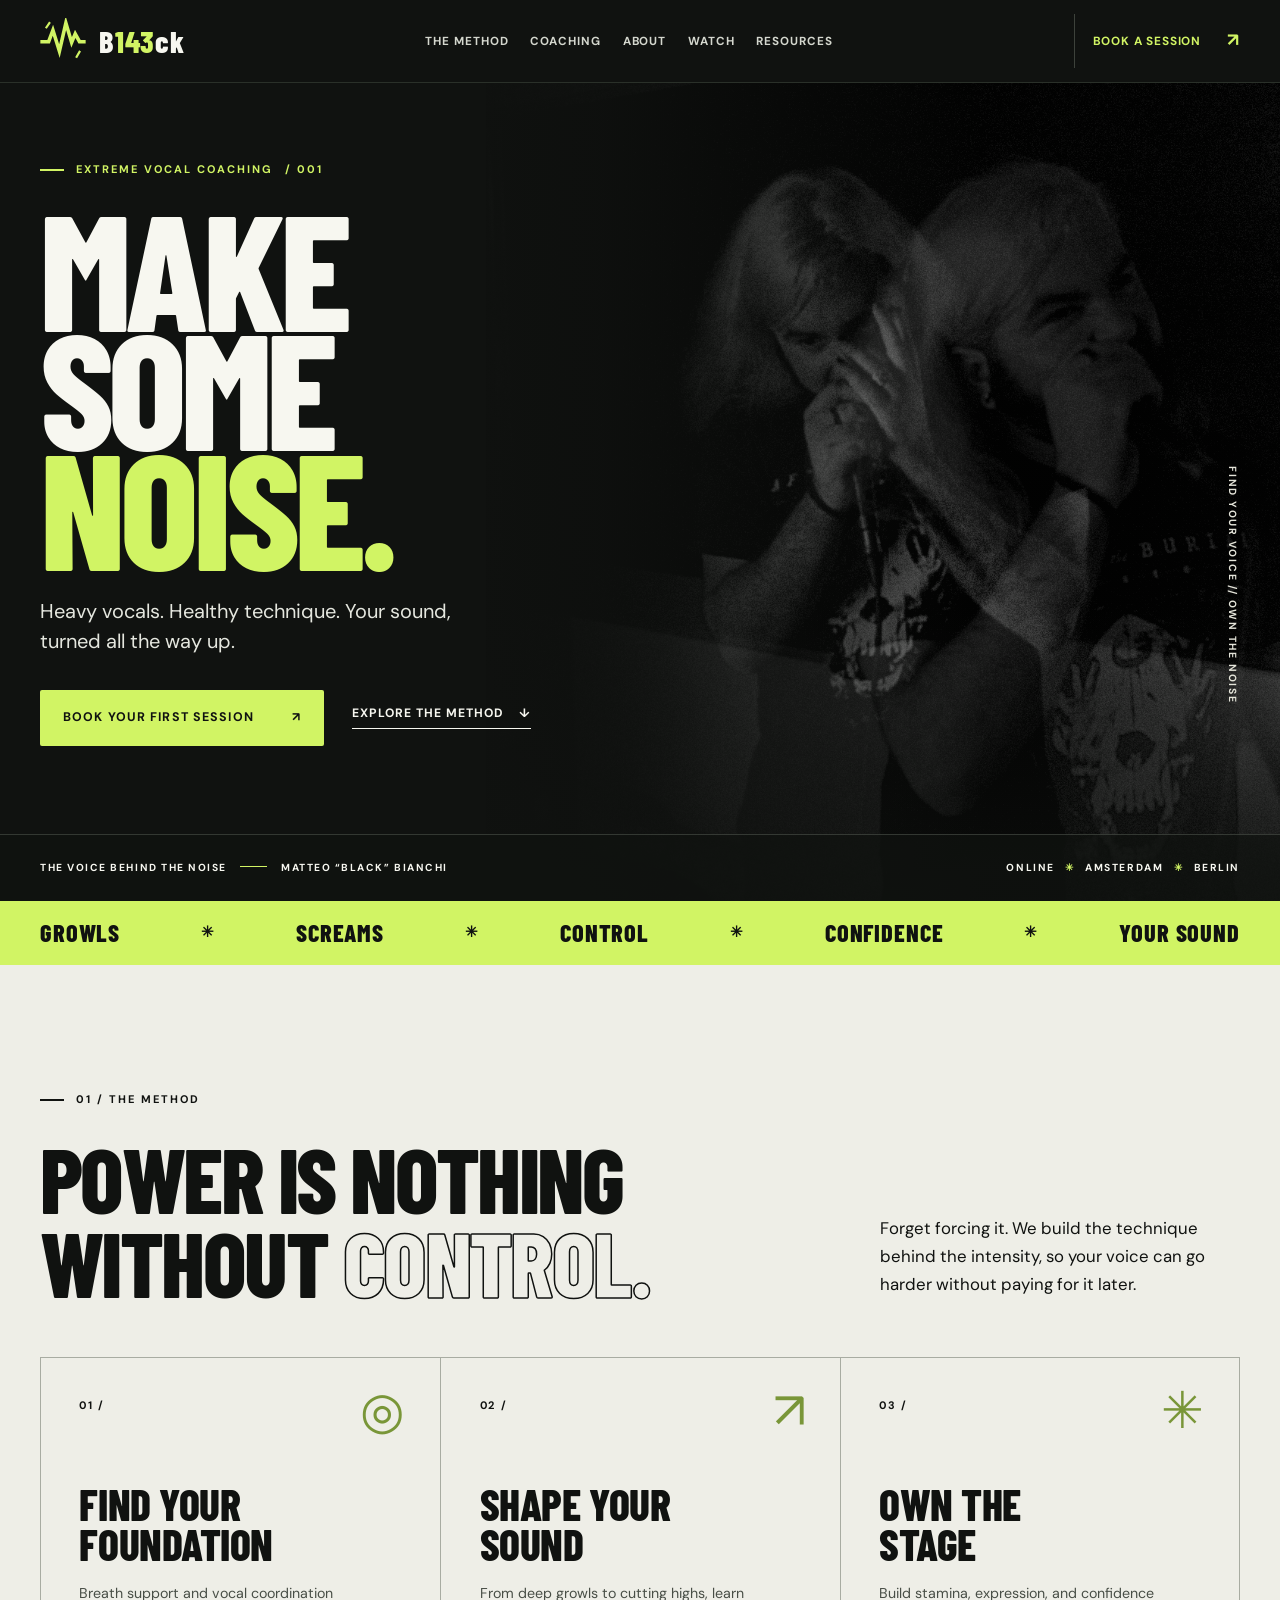
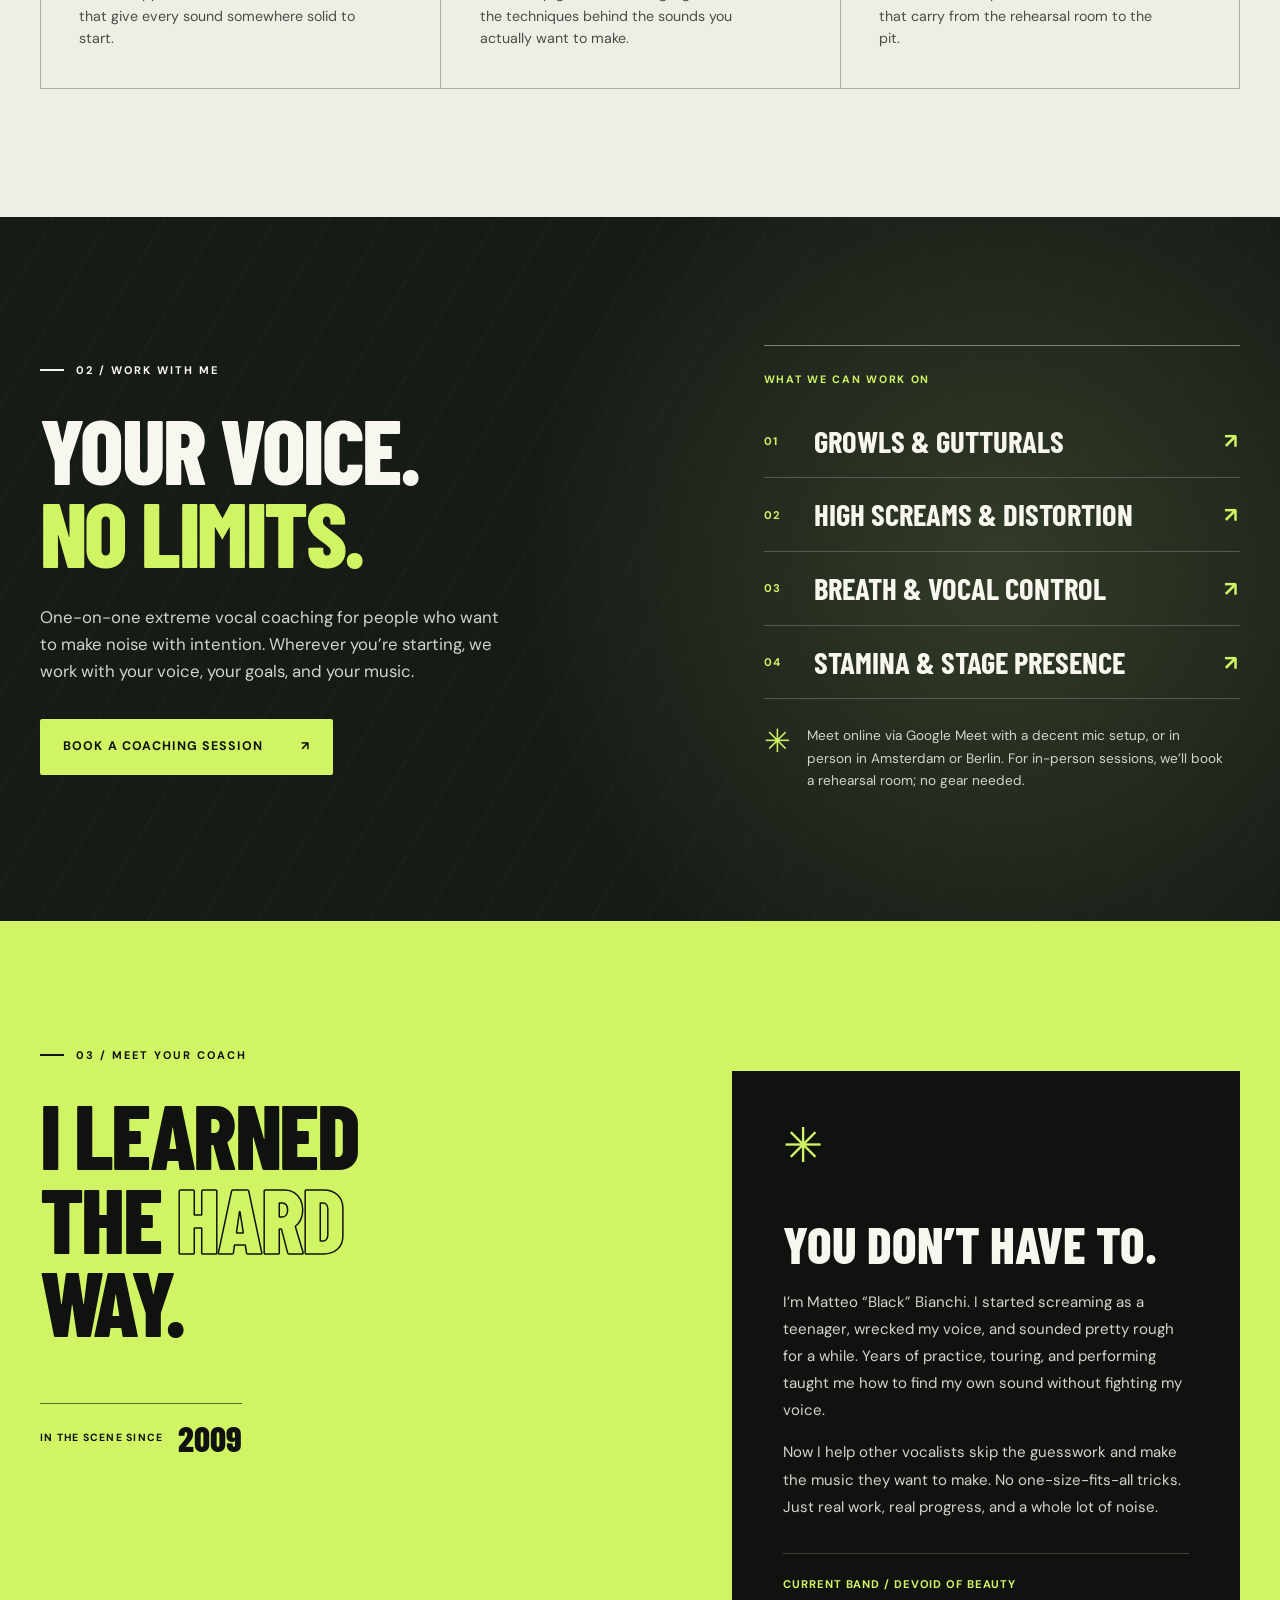
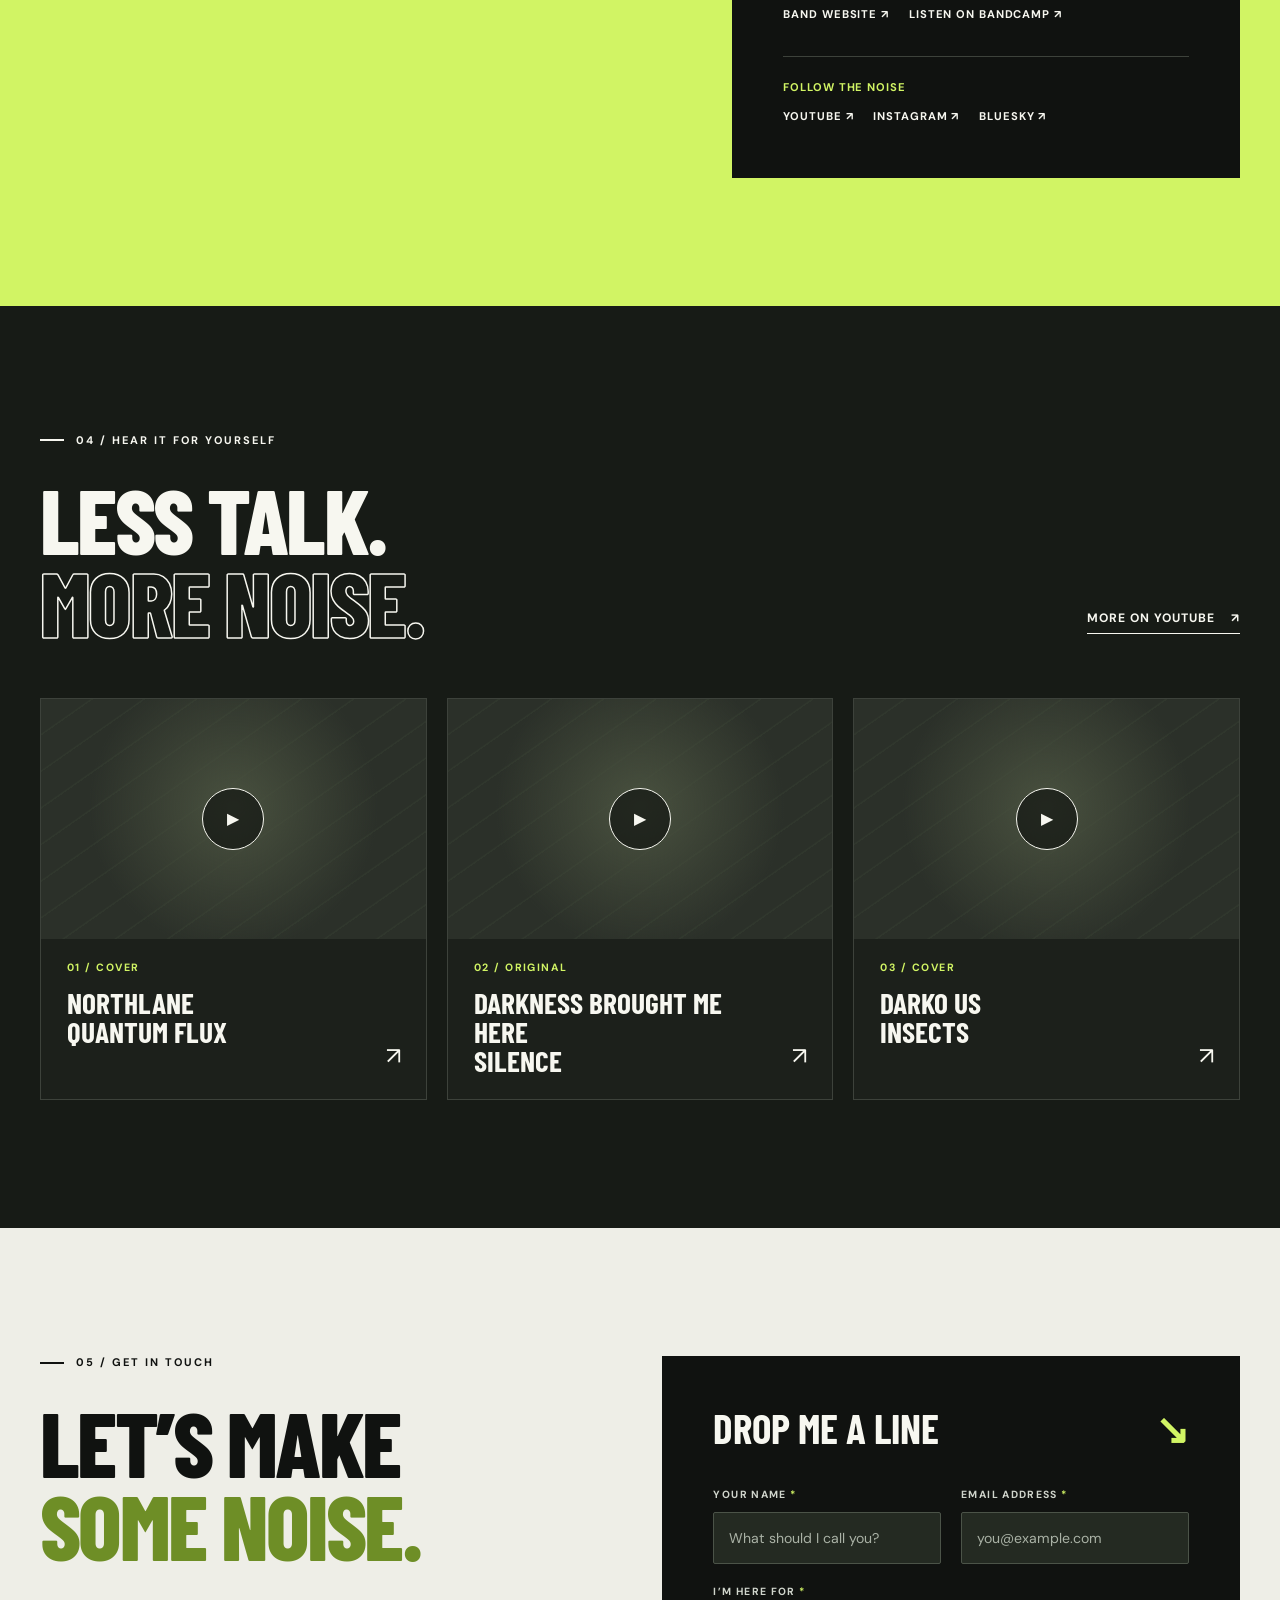
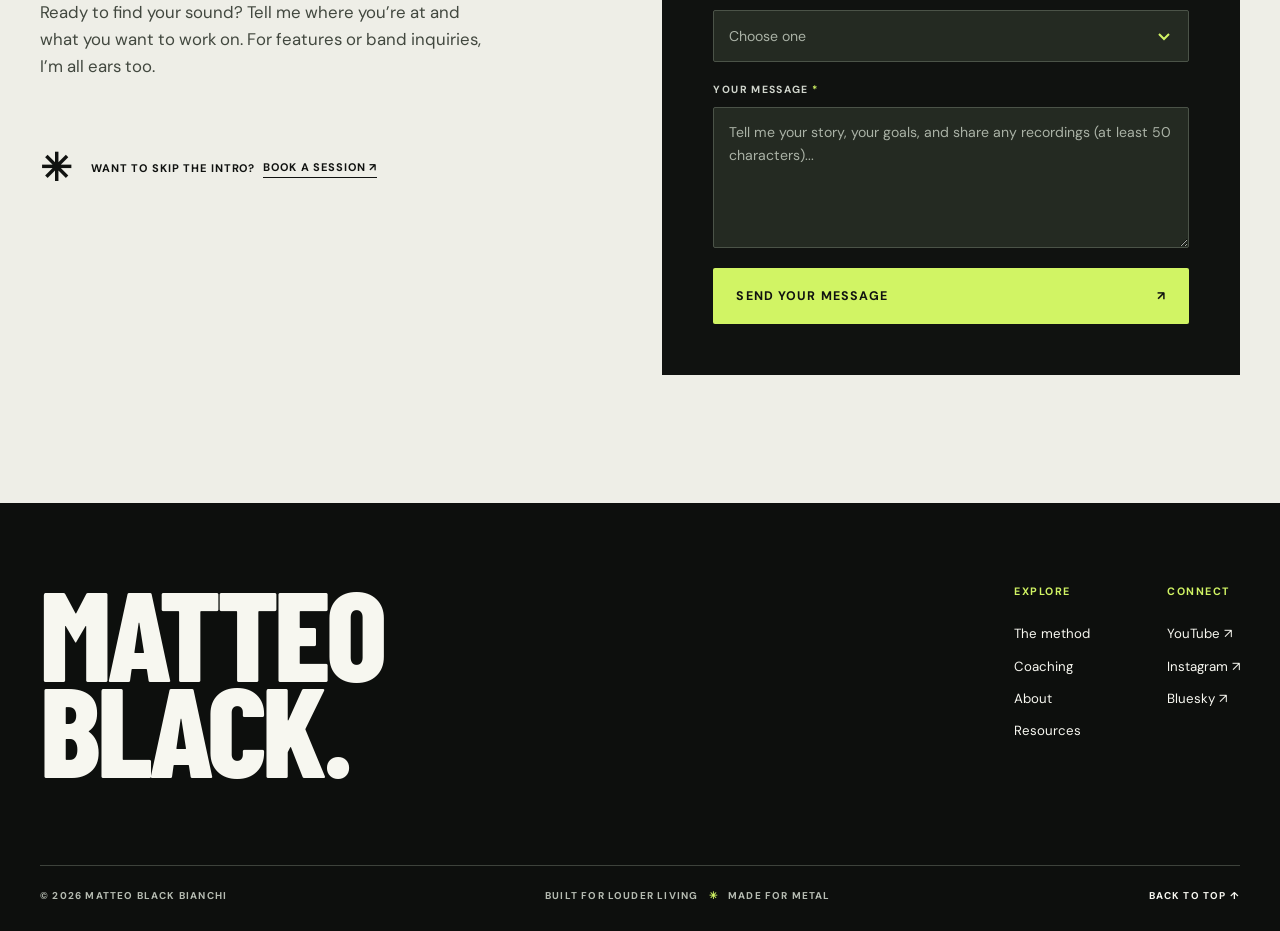
==== commit 01f01da6: "Replace navigation branding with B143ck sonic mark Co-authored-by: mbianchidev <37507190+mbianchidev" ====
--- a/src/index.html
+++ b/src/index.html
@@ -18,7 +18,7 @@
     <a class="skip-link" href="#main">Skip to content</a>
     <nav class="main-nav" aria-label="Main navigation">
         <div class="container nav-inner">
-            <a href="index.html" class="nav-logo" aria-label="Matteo Black Bianchi, home"><span class="brand-mark">M<span>/</span>B</span><span class="brand-name">MATTEO BLACK <small>BIANCHI / VOCAL COACH</small></span></a>
+            <a href="index.html" class="nav-logo" aria-label="B143ck, home"><img class="brand-mark" src="assets/b143ck-mark.svg" alt=""><span class="brand-name">B<span>143</span>ck</span></a>
             <button class="mobile-menu-toggle" type="button" aria-label="Open menu" aria-expanded="false" aria-controls="site-nav"><span class="menu-label">Menu</span><span class="menu-icon"><span></span><span></span></span></button>
             <ul class="nav-links" id="site-nav">
                 <li><a href="#approach">The method</a></li>
--- a/src/styles.css
+++ b/src/styles.css
@@ -53,10 +53,9 @@
 .main-nav { position: relative; z-index: 100; background: var(--ink); border-bottom: 1px solid #2a3029; }
 .nav-inner { min-height: 82px; display: flex; align-items: center; gap: 34px; }
 .nav-logo { flex: none; display: flex; align-items: center; gap: 13px; color: var(--white); }
-.brand-mark { display: flex; align-items: center; justify-content: center; width: 46px; height: 46px; background: var(--acid); color: var(--ink); font: 800 1.22rem/.85 var(--display-font); letter-spacing: -.08em; }
-.brand-mark span { color: #6a872b; }
-.brand-name { font: 800 1.2rem/.9 var(--display-font); letter-spacing: .035em; }
-.brand-name small { display: block; margin-top: 5px; color: var(--muted); font: 700 .56rem/1.1 'DM Sans', sans-serif; letter-spacing: .12em; }
+.brand-mark { flex: none; width: 46px; height: 46px; }
+.brand-name { font: 800 1.9rem/1 var(--display-font); letter-spacing: .025em; }
+.brand-name span { color: var(--acid); }
 .nav-links { display: flex; align-items: center; justify-content: center; gap: clamp(12px, 1.7vw, 30px); flex: 1; list-style: none; margin: 0; padding: 0; }
 .nav-links a { display: block; padding: 10px 0; color: #d4d7ce; font-size: .73rem; font-weight: 700; letter-spacing: .08em; text-transform: uppercase; transition: color var(--transition-normal); }
 .nav-links a:hover, .nav-links a.active { color: var(--acid); }
@@ -310,8 +309,7 @@
 }
 @media (max-width: 380px) {
     .nav-inner { gap: 10px; }
-    .brand-name { font-size: 1.05rem; }
-    .brand-name small { font-size: .48rem; }
+    .brand-name { font-size: 1.7rem; }
 }
 @media (prefers-reduced-motion: reduce) {
     html { scroll-behavior: auto; }
